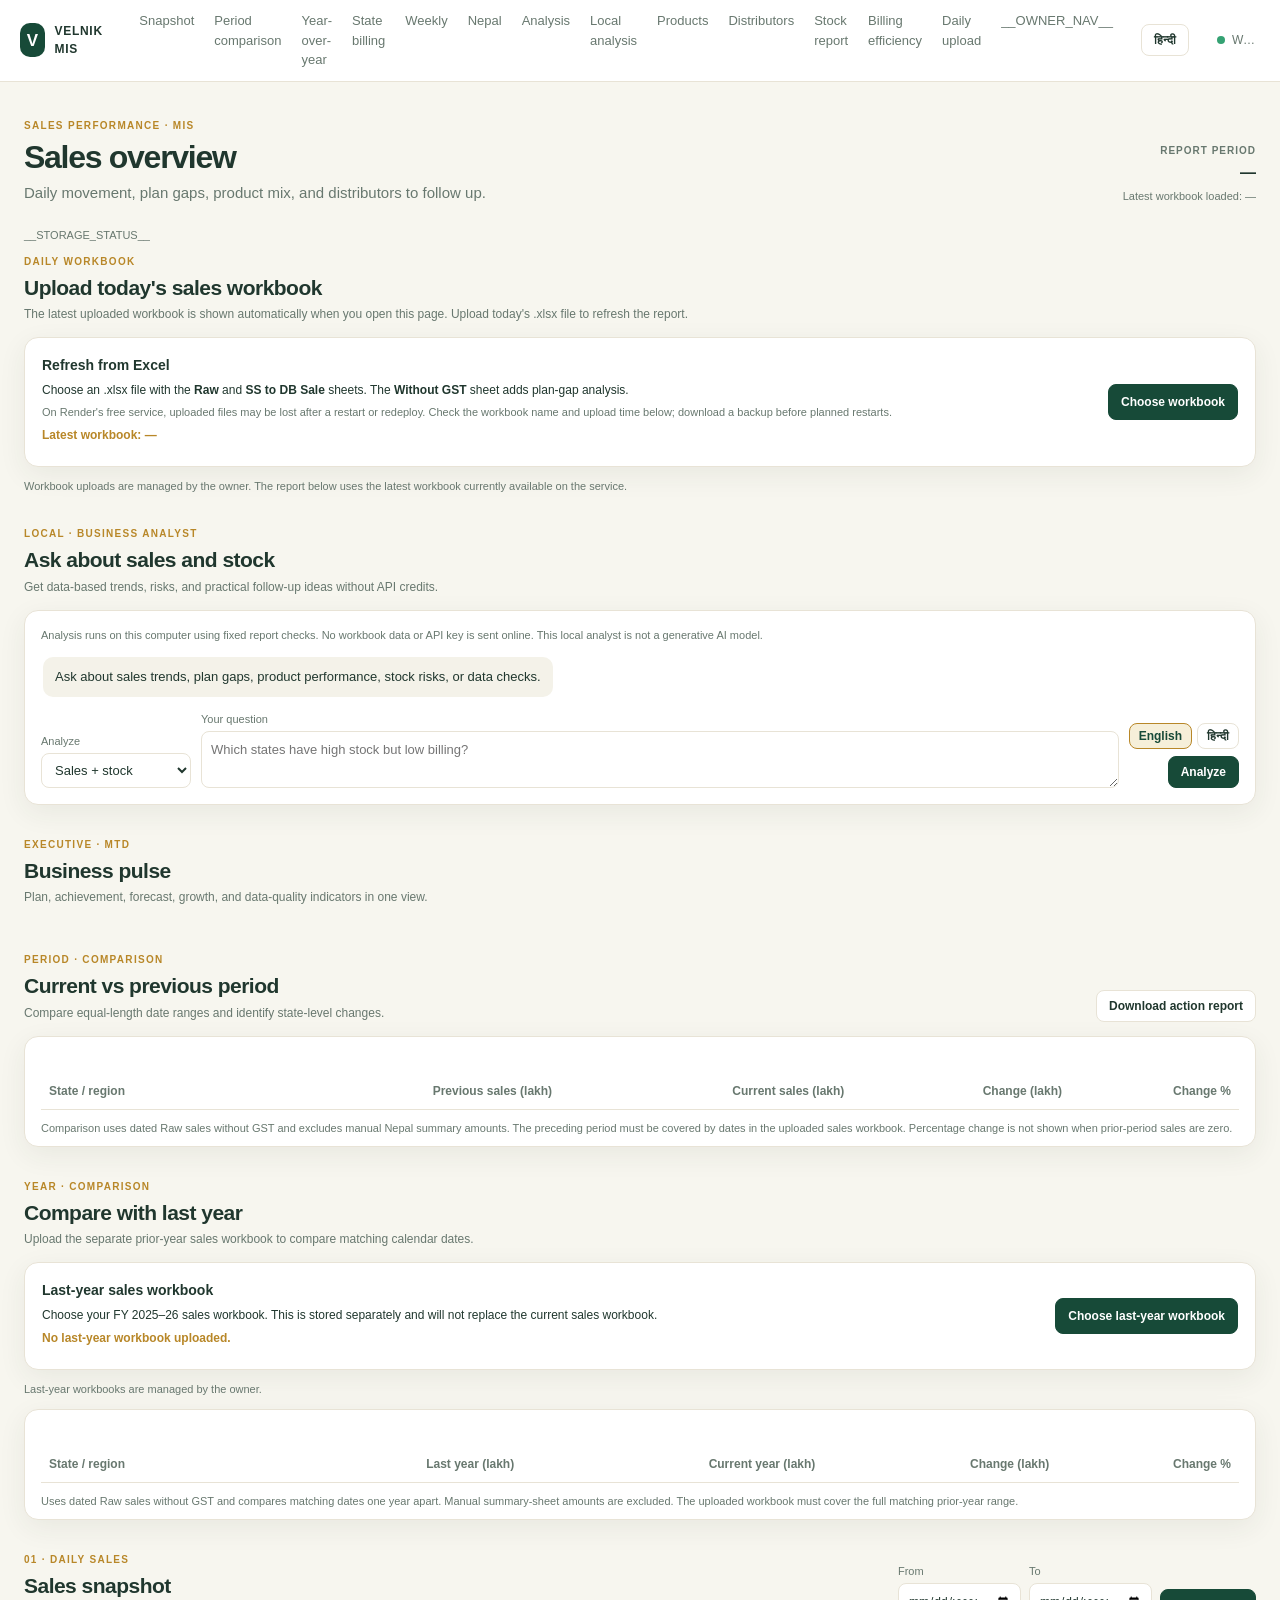
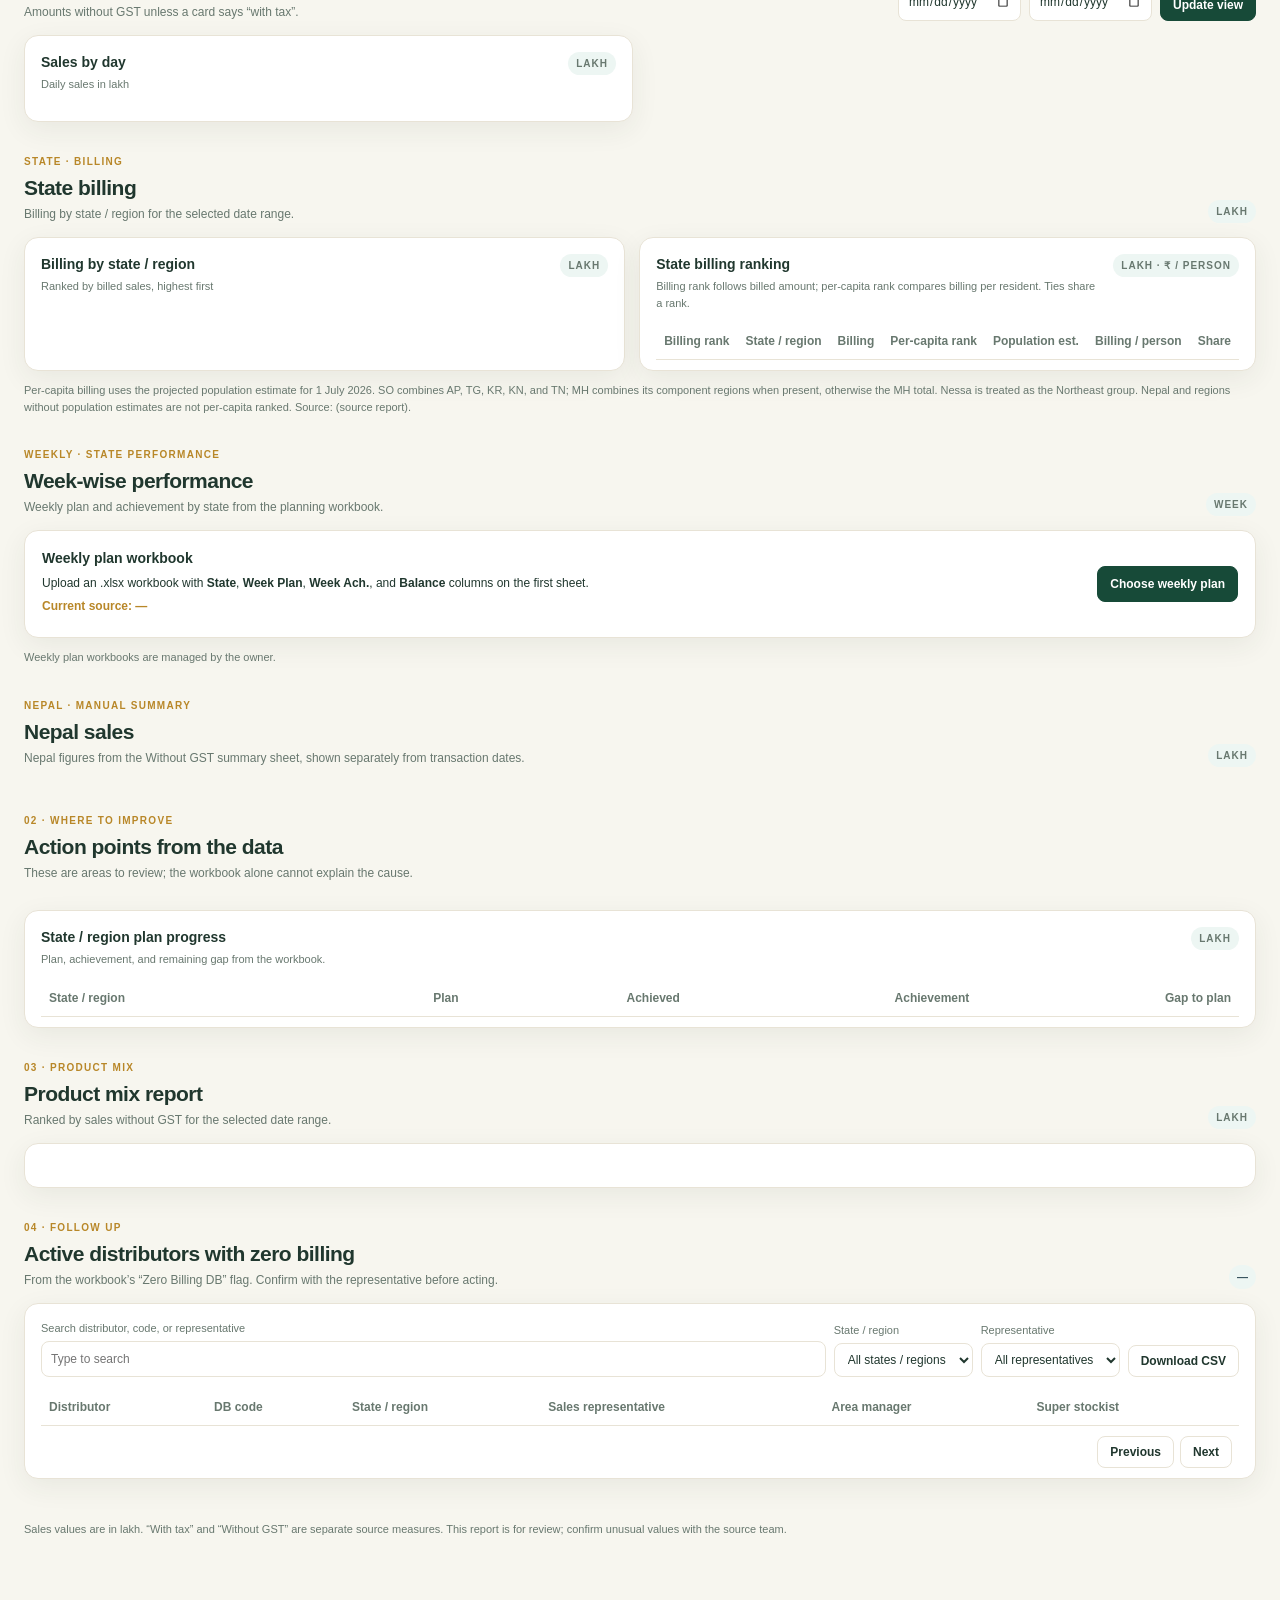
==== templates/index.html @ f2f7734f "Clean project and finalize AWS ECS deployment Remove duplicate and obsolete non-AWS files, simplify " ====
<!doctype html>
<html lang="en">
<head>
  <meta charset="utf-8">
  <meta name="viewport" content="width=device-width, initial-scale=1">
  <title>Velnik MIS | Sales Analysis</title>
  <link rel="stylesheet" href="/static/styles.css">
  <script id="report-data" type="application/json">__REPORT_DATA__</script>
  <script src="/static/csv-utils.js" defer></script>
  <script src="/static/report-analysis.js" defer></script>
  <script src="/static/app.js" defer></script>
  <script src="/static/ai-chat.js" defer></script>
  <script src="/static/language.js" defer></script>
</head>
<body data-owner="__OWNER_SESSION__">
  <header class="topbar">
    <a class="brand" href="#top"><span class="brand-mark">V</span><span>VELNIK MIS</span></a>
    <nav aria-label="Main navigation">
      <a href="#snapshot">Snapshot</a>
      <a href="#period-comparison">Period comparison</a>
      <a href="#year-comparison">Year-over-year</a>
      <a href="#state-billing">State billing</a>
      <a href="#weekly">Weekly</a>
      <a href="#nepal">Nepal</a>
      <a href="#improve">Analysis</a>
      <a href="#ai-analysis">Local analysis</a>
      <a href="#products">Products</a>
      <a href="#distributors">Distributors</a>
      <a href="/stock">Stock report</a>
      <a href="/billing-efficiency">Billing efficiency</a>
      <a href="#recurring">Daily upload</a>
      __OWNER_NAV__
    </nav>
    <button class="button language-toggle" id="pageLanguageToggle" type="button" aria-label="पेज की भाषा हिंदी में बदलें">हिन्दी</button>
    <div class="source-chip"><span class="live-dot" aria-hidden="true"></span><span id="sourceName">Workbook loaded</span></div>
  </header>

  <main class="page" id="top">
    <section class="hero">
      <div>
        <p class="kicker">SALES PERFORMANCE · MIS</p>
        <h1>Sales overview</h1>
        <p class="hero-copy">Daily movement, plan gaps, product mix, and distributors to follow up.</p>
      </div>
      <div class="as-of"><span>REPORT PERIOD</span><strong id="periodLabel">—</strong><small id="sourceLoadedAt">Latest workbook loaded: —</small></div>
    </section>
    <p class="muted small storage-status">__STORAGE_STATUS__</p>

    <section class="section" id="recurring">
      <div class="section-heading"><div><p class="kicker">DAILY WORKBOOK</p><h2>Upload today's sales workbook</h2><p class="muted">The latest uploaded workbook is shown automatically when you open this page. Upload today's .xlsx file to refresh the report.</p></div></div>
      <!--OWNER-ONLY--><article class="refresh-panel">
        <div><h3>Refresh from Excel</h3><p>Choose an .xlsx file with the <strong>Raw</strong> and <strong>SS to DB Sale</strong> sheets. The <strong>Without GST</strong> sheet adds plan-gap analysis.</p><p class="muted small">On Render's free service, uploaded files may be lost after a restart or redeploy. Check the workbook name and upload time below; download a backup before planned restarts.</p><p id="uploadStatus" class="upload-status" role="status">Latest workbook: —</p></div>
        <label class="button primary upload-button" for="workbookFile">Choose workbook<input id="workbookFile" type="file" accept=".xlsx" hidden></label>
      </article><!--/OWNER-ONLY-->
      <!--GUEST-ONLY--><p class="muted small">Workbook uploads are managed by the owner. The report below uses the latest workbook currently available on the service.</p><!--/GUEST-ONLY-->
      <div class="footnote" id="dateWarning"></div>
    </section>

    <section class="section" id="ai-analysis">
      <div class="section-heading">
        <div><p class="kicker">LOCAL · BUSINESS ANALYST</p><h2>Ask about sales and stock</h2><p class="muted">Get data-based trends, risks, and practical follow-up ideas without API credits.</p></div>
      </div>
      <article class="panel ai-chat">
        <p class="muted small">Analysis runs on this computer using fixed report checks. No workbook data or API key is sent online. This local analyst is not a generative AI model.</p>
        <div id="aiChatMessages" class="ai-chat-messages" aria-live="polite">
          <p class="ai-message assistant">Ask about sales trends, plan gaps, product performance, stock risks, or data checks.</p>
        </div>
        <form id="aiChatForm" class="ai-chat-form">
          <label>Analyze
            <select id="aiChatScope">
              <option value="both">Sales + stock</option>
              <option value="sales">Sales only</option>
              <option value="stock">Stock only</option>
            </select>
          </label>
          <label class="ai-question-label">Your question
            <textarea id="aiChatQuestion" rows="2" maxlength="1500" placeholder="Which states have high stock but low billing?" required></textarea>
          </label>
          <div class="ai-chat-actions">
            <div class="language-buttons" role="group" aria-label="Analysis language">
              <button class="button language-button selected" type="button" data-language="en" aria-pressed="true">English</button>
              <button class="button language-button" type="button" data-language="hi" aria-pressed="false">हिन्दी</button>
            </div>
            <button id="aiChatSubmit" class="button primary" type="submit">Analyze</button>
          </div>
        </form>
      </article>
    </section>

    <section class="section executive-section" aria-labelledby="executiveKpiTitle">
      <div class="section-heading"><div><p class="kicker">EXECUTIVE · MTD</p><h2 id="executiveKpiTitle">Business pulse</h2><p class="muted">Plan, achievement, forecast, growth, and data-quality indicators in one view.</p></div></div>
      <section class="stats" id="stats" aria-label="Executive key sales figures"></section>
    </section>

    <section class="section" id="period-comparison">
      <div class="section-heading">
        <div><p class="kicker">PERIOD · COMPARISON</p><h2>Current vs previous period</h2><p class="muted">Compare equal-length date ranges and identify state-level changes.</p></div>
        <button class="button" id="downloadActionReport" type="button">Download action report</button>
      </div>
      <article class="panel table-panel period-comparison-panel">
        <p id="comparisonStatus" class="muted small" aria-live="polite"></p>
        <div id="comparisonSummary" class="comparison-summary"></div>
        <div class="table-scroll">
          <table>
            <thead><tr><th>State / region</th><th class="num">Previous sales (lakh)</th><th class="num">Current sales (lakh)</th><th class="num">Change (lakh)</th><th class="num">Change %</th></tr></thead>
            <tbody id="comparisonRows"></tbody>
          </table>
        </div>
        <p class="muted small">Comparison uses dated Raw sales without GST and excludes manual Nepal summary amounts. The preceding period must be covered by dates in the uploaded sales workbook. Percentage change is not shown when prior-period sales are zero.</p>
      </article>
    </section>

    <section class="section" id="year-comparison">
      <div class="section-heading">
        <div><p class="kicker">YEAR · COMPARISON</p><h2>Compare with last year</h2><p class="muted">Upload the separate prior-year sales workbook to compare matching calendar dates.</p></div>
      </div>
      <!--OWNER-ONLY--><article class="refresh-panel">
        <div><h3>Last-year sales workbook</h3><p>Choose your FY 2025–26 sales workbook. This is stored separately and will not replace the current sales workbook.</p><p id="lastYearUploadStatus" class="upload-status" role="status">No last-year workbook uploaded.</p></div>
        <label class="button primary upload-button" for="lastYearWorkbookFile">Choose last-year workbook<input id="lastYearWorkbookFile" type="file" accept=".xlsx" hidden></label>
      </article><!--/OWNER-ONLY-->
      <!--GUEST-ONLY--><p class="muted small">Last-year workbooks are managed by the owner.</p><!--/GUEST-ONLY-->
      <article class="panel table-panel period-comparison-panel">
        <p id="yearComparisonStatus" class="muted small" aria-live="polite"></p>
        <div id="yearComparisonSummary" class="comparison-summary"></div>
        <div class="table-scroll">
          <table>
            <thead><tr><th>State / region</th><th class="num">Last year (lakh)</th><th class="num">Current year (lakh)</th><th class="num">Change (lakh)</th><th class="num">Change %</th></tr></thead>
            <tbody id="yearComparisonRows"></tbody>
          </table>
        </div>
        <p class="muted small">Uses dated Raw sales without GST and compares matching dates one year apart. Manual summary-sheet amounts are excluded. The uploaded workbook must cover the full matching prior-year range.</p>
      </article>
    </section>

    <section class="section" id="snapshot">
      <div class="section-heading">
        <div><p class="kicker">01 · DAILY SALES</p><h2>Sales snapshot</h2><p class="muted">Amounts without GST unless a card says “with tax”.</p></div>
        <div class="date-filters">
          <label>From <input type="date" id="dateFrom"></label>
          <label>To <input type="date" id="dateTo"></label>
          <button class="button primary" id="applyDates" type="button">Update view</button>
        </div>
      </div>
      <div class="grid two">
        <article class="panel">
          <div class="panel-heading"><div><h3>Sales by day</h3><p class="muted" id="dailyCaption">Daily sales in lakh</p></div><span class="unit">LAKH</span></div>
          <div id="dailyChart" role="img" aria-label="Daily sales chart"></div>
        </article>
      </div>
    </section>

    <section class="section" id="state-billing">
      <div class="section-heading"><div><p class="kicker">STATE · BILLING</p><h2>State billing</h2><p class="muted" id="stateBillingCaption">Billing by state / region for the selected date range.</p></div><span class="unit">LAKH</span></div>
      <div class="grid two">
        <article class="panel">
          <div class="panel-heading"><div><h3>Billing by state / region</h3><p class="muted">Ranked by billed sales, highest first</p></div><span class="unit">LAKH</span></div>
          <div id="stateBillingChart" class="bar-list" role="img" aria-label="Billing by state or region"></div>
        </article>
        <article class="panel table-panel">
          <div class="panel-heading"><div><h3>State billing ranking</h3><p class="muted">Billing rank follows billed amount; per-capita rank compares billing per resident. Ties share a rank.</p></div><span class="unit">LAKH · ₹ / PERSON</span></div>
          <div class="table-scroll">
            <table><thead><tr><th>Billing rank</th><th>State / region</th><th class="num">Billing</th><th class="num">Per-capita rank</th><th class="num">Population est.</th><th class="num">Billing / person</th><th class="num">Share</th></tr></thead><tbody id="stateBillingRows"></tbody></table>
          </div>
        </article>
      </div>
      <p class="muted small">Per-capita billing uses the projected population estimate for 1 July 2026. SO combines AP, TG, KR, KN, and TN; MH combines its component regions when present, otherwise the MH total. Nessa is treated as the Northeast group. Nepal and regions without population estimates are not per-capita ranked. Source: <span id="populationSourceLabel"></span> (<a id="populationSourceLink" target="_blank" rel="noopener noreferrer">source report</a>).</p>
    </section>

    <section class="section" id="weekly">
      <div class="section-heading">
        <div><p class="kicker">WEEKLY · STATE PERFORMANCE</p><h2>Week-wise performance</h2><p class="muted" id="weeklyCaption">Weekly plan and achievement by state from the planning workbook.</p></div>
        <span class="unit" id="weeklyPeriod">WEEK</span>
      </div>
      <!--OWNER-ONLY--><article class="refresh-panel weekly-upload-panel">
        <div><h3>Weekly plan workbook</h3><p>Upload an .xlsx workbook with <strong>State</strong>, <strong>Week Plan</strong>, <strong>Week Ach.</strong>, and <strong>Balance</strong> columns on the first sheet.</p><p id="weeklyUploadStatus" class="upload-status" role="status">Current source: —</p></div>
        <label class="button primary upload-button" for="weeklyWorkbookFile">Choose weekly plan<input id="weeklyWorkbookFile" type="file" accept=".xlsx" hidden></label>
      </article><!--/OWNER-ONLY-->
      <!--GUEST-ONLY--><p class="muted small">Weekly plan workbooks are managed by the owner.</p><!--/GUEST-ONLY-->
      <div id="weeklyEmpty" class="panel" hidden>No weekly plan is loaded.</div>
      <div id="weeklyContent" hidden>
        <div id="weeklyWarnings" class="quality-notes" aria-live="polite"></div>
        <div id="weeklyStats" class="stats"></div>
        <div id="weeklyInsights" class="insight-grid"></div>
        <article class="panel table-panel">
          <div class="panel-heading"><div><h3>Weekly performance by state / region</h3><p class="muted">Values are taken from the weekly planning workbook.</p></div><span class="unit">LAKH</span></div>
          <div class="table-scroll">
            <table><thead><tr><th>State / region</th><th class="num">Week plan</th><th class="num">Week achievement</th><th class="num">Achievement</th><th class="num">Balance</th></tr></thead><tbody id="weeklyRows"></tbody></table>
          </div>
        </article>
      </div>
    </section>

    <section class="section" id="nepal">
      <div class="section-heading"><div><p class="kicker">NEPAL · MANUAL SUMMARY</p><h2>Nepal sales</h2><p class="muted">Nepal figures from the Without GST summary sheet, shown separately from transaction dates.</p></div><span class="unit">LAKH</span></div>
      <div id="nepalPanel" class="nepal-grid"></div>
    </section>

    <section class="section" id="improve">
      <div class="section-heading"><div><p class="kicker">02 · WHERE TO IMPROVE</p><h2>Action points from the data</h2><p class="muted">These are areas to review; the workbook alone cannot explain the cause.</p></div></div>
      <div id="insights" class="insight-grid"></div>
      <article class="panel table-panel">
        <div class="panel-heading"><div><h3>State / region plan progress</h3><p class="muted" id="planCaption">Plan, achievement, and remaining gap from the workbook.</p></div><span class="unit">LAKH</span></div>
        <div class="table-scroll">
          <table><thead><tr><th>State / region</th><th class="num">Plan</th><th class="num">Achieved</th><th class="num">Achievement</th><th class="num">Gap to plan</th></tr></thead><tbody id="planRows"></tbody></table>
        </div>
      </article>
      <div id="qualityNotes" class="quality-notes" aria-live="polite"></div>
    </section>

    <section class="section" id="products">
      <div class="section-heading"><div><p class="kicker">03 · PRODUCT MIX</p><h2>Product mix report</h2><p class="muted">Ranked by sales without GST for the selected date range.</p></div><span class="unit">LAKH</span></div>
      <article class="panel"><div id="productBars" class="bar-list" role="img" aria-label="Product sales chart"></div><p class="muted small" id="productCaption"></p></article>
    </section>

    <section class="section" id="distributors">
      <div class="section-heading"><div><p class="kicker">04 · FOLLOW UP</p><h2>Active distributors with zero billing</h2><p class="muted">From the workbook’s “Zero Billing DB” flag. Confirm with the representative before acting.</p></div><span class="status-pill" id="followCount">—</span></div>
      <article class="panel table-panel">
        <div class="table-tools">
          <label class="search-label">Search distributor, code, or representative<input id="followSearch" type="search" placeholder="Type to search"></label>
          <label>State / region<select id="stateFilter"><option value="">All states / regions</option></select></label>
          <label>Representative<select id="repFilter"><option value="">All representatives</option></select></label>
          <button class="button" id="downloadCsv" type="button">Download CSV</button>
        </div>
        <div class="table-scroll">
          <table><thead><tr><th>Distributor</th><th>DB code</th><th>State / region</th><th>Sales representative</th><th>Area manager</th><th>Super stockist</th></tr></thead><tbody id="followRows"></tbody></table>
        </div>
        <div class="table-footer"><span id="pageSummary" aria-live="polite"></span><div class="pagination"><button class="button" id="prevPage" type="button">Previous</button><button class="button" id="nextPage" type="button">Next</button></div></div>
      </article>
    </section>

    <footer>Sales values are in lakh. “With tax” and “Without GST” are separate source measures. This report is for review; confirm unusual values with the source team.</footer>
  </main>
</body>
</html>
---- static/styles.css ----
:root {
  --ink: #20372e; --muted: #68786f; --line: #e8e3d6; --paper: #f7f6ef;
  --navy: #174a38; --teal: #b88728; --amber: #8a5a12; --shadow: 0 8px 28px #243b2f12;
}
* { box-sizing: border-box; }
html { scroll-behavior: smooth; }
body { margin: 0; background: var(--paper); color: var(--ink); font: 15px/1.5 "Segoe UI", Arial, sans-serif; }
a { color: inherit; text-decoration: none; }
.topbar { position: sticky; top: 0; z-index: 3; display: flex; align-items: center; gap: 28px; padding: 11px max(20px, calc((100vw - 1320px)/2)); background: #fff; border-bottom: 1px solid var(--line); }
.brand { display: flex; align-items: center; gap: 9px; font-size: 12px; font-weight: 800; letter-spacing: .06em; }
.brand-mark { display: grid; place-items: center; width: 34px; height: 34px; border-radius: 10px; background: var(--navy); color: #fff; font-size: 17px; }
.topbar nav { display: flex; flex: 1; gap: 20px; color: var(--muted); font-size: 13px; }
.topbar nav a:hover { color: var(--navy); }
.language-toggle { flex-shrink: 0; }
.source-chip { max-width: 240px; overflow: hidden; color: var(--muted); font-size: 12px; text-overflow: ellipsis; white-space: nowrap; }
.live-dot { display: inline-block; width: 8px; height: 8px; margin-right: 7px; border-radius: 50%; background: #35a273; }
.page { max-width: 1320px; margin: auto; padding: 28px 24px 55px; }
.hero { display: flex; align-items: flex-end; justify-content: space-between; gap: 22px; margin: 8px 0 22px; }
.kicker { margin: 0 0 6px; color: var(--teal); font-size: 10px; font-weight: 800; letter-spacing: .13em; }
.hero h1 { margin: 0; font-size: 32px; line-height: 1.15; letter-spacing: -.04em; }
.hero-copy, .muted { color: var(--muted); }
.hero-copy { margin: 7px 0 0; }
.as-of { display: grid; gap: 3px; text-align: right; }
.as-of span, .unit { color: var(--muted); font-size: 10px; font-weight: 750; letter-spacing: .1em; }
.as-of strong { font-size: 16px; }
.as-of small { color: var(--muted); font-size: 11px; }
.stats { display: grid; grid-template-columns: repeat(4, minmax(0,1fr)); gap: 12px; margin: 0 0 30px; }
#billingStats { grid-template-columns: repeat(5, minmax(0,1fr)); }
.stat, .panel, .refresh-panel { border: 1px solid var(--line); border-radius: 14px; background: #fff; box-shadow: var(--shadow); }
.stat { display: grid; gap: 4px; padding: 15px 16px; }
.stat.kpi-positive { border-top: 3px solid #1d7a6b; }
.stat.kpi-warning { border-top: 3px solid #d69b2d; }
.stat.kpi-negative { border-top: 3px solid #c84b4b; }
.stat.kpi-neutral { border-top: 3px solid #8c98a8; }
.stat-label, .stat-note { color: var(--muted); font-size: 11px; }
.stat-value { font-size: 22px; font-weight: 760; letter-spacing: -.04em; }
.executive-section { padding-bottom: 0; }
.section { margin: 0 0 32px; scroll-margin-top: 72px; }
.section-heading { display: flex; align-items: flex-end; justify-content: space-between; gap: 18px; margin-bottom: 14px; }
.section-heading h2 { margin: 0; font-size: 21px; line-height: 1.2; letter-spacing: -.025em; }
.section-heading .muted { margin: 5px 0 0; font-size: 12px; }
.grid { display: grid; gap: 14px; }
.grid.two { grid-template-columns: 1fr 1fr; }
.nepal-grid { display: grid; grid-template-columns: 1.5fr 1fr; gap: 14px; }
.nepal-metrics { display: grid; grid-template-columns: repeat(3,minmax(0,1fr)); gap: 10px; }
.nepal-metric { display: grid; align-content: start; gap: 5px; border-radius: 10px; background: #f6f2e6; padding: 12px; }
.nepal-metric span { color: var(--muted); font-size: 11px; }
.nepal-metric strong { font-size: 19px; }
.nepal-metric small { color: var(--muted); font-size: 10px; }
.nepal-note { margin: 13px 0 0; border-top: 1px solid var(--line); padding-top: 10px; color: var(--muted); font-size: 11px; }
.nepal-products h3 { margin: 0; font-size: 14px; }
.nepal-products > .muted { margin: 4px 0 10px; }
.nepal-product { display: flex; justify-content: space-between; gap: 12px; border-top: 1px solid #edf1f3; padding: 8px 0; font-size: 12px; }
.nepal-product strong { white-space: nowrap; }
.nepal-form h3 { margin: 0; font-size: 15px; }
.nepal-form h4 { margin: 16px 0 8px; font-size: 12px; }
.nepal-form > .muted { margin: 5px 0 12px; }
.nepal-input-grid { display: grid; grid-template-columns: repeat(3,minmax(0,1fr)); gap: 10px; }
.nepal-input-grid label { display: grid; gap: 5px; color: var(--muted); font-size: 11px; }
.nepal-input-grid input { width: 100%; border: 1px solid var(--line); border-radius: 8px; padding: 8px 9px; color: var(--ink); font: inherit; font-size: 13px; }
.nepal-form-footer { display: flex; align-items: center; gap: 12px; margin-top: 10px; }
#nepalSaveStatus { color: #a23e39; font-size: 12px; }
.manual-tag { border-radius: 99px; background: #fff1d8; padding: 2px 6px; color: #83530e; font-size: 9px; text-transform: uppercase; }
.panel { padding: 16px; }
.panel-heading { display: flex; align-items: flex-start; justify-content: space-between; gap: 10px; margin-bottom: 12px; }
.panel-heading h3, .refresh-panel h3 { margin: 0; font-size: 14px; }
.panel-heading .muted { margin: 3px 0 0; font-size: 11px; }
.chart-grid { stroke: #e9eff1; stroke-width: 1; }
.daily-svg { display: block; width: 100%; height: auto; }
.axis-label { fill: #687c86; font-size: 10px; }
.sales-bar { fill: #d8b45c; }
.sales-bar.latest { fill: var(--navy); }
.bar-value { fill: #294652; font-size: 9px; }
.bar-list { display: grid; gap: 10px; }
.mix-row { display: grid; grid-template-columns: minmax(90px,150px) 1fr minmax(90px,110px); align-items: center; gap: 10px; font-size: 12px; }
.mix-name { overflow: hidden; text-overflow: ellipsis; white-space: nowrap; }
.mix-track { height: 9px; overflow: hidden; border-radius: 99px; background: #edf2f3; }
.mix-track span { display: block; height: 100%; border-radius: inherit; background: linear-gradient(90deg,#174a38,#c99a3c); }
.mix-value { text-align: right; font-variant-numeric: tabular-nums; }
.mix-value small { color: var(--muted); font-weight: 400; }
.insight-grid { display: grid; grid-template-columns: repeat(3,1fr); gap: 11px; margin-bottom: 14px; }
.insight { border: 1px solid var(--line); border-left: 4px solid var(--teal); border-radius: 12px; background: #fff; padding: 13px; }
.insight-label { display: block; margin-top: 4px; color: var(--muted); font-size: 10px; }
.insight h3 { margin: 3px 0; font-size: 16px; }
.insight strong { font-size: 13px; }
.insight p { margin: 5px 0; color: var(--muted); font-size: 12px; }
.insight-index { float: right; color: #9aadb5; font-weight: 800; }
.next-step { display: grid; gap: 2px; margin-top: 8px; border-top: 1px solid var(--line); padding-top: 7px; font-size: 11px; }
.next-step b { color: var(--teal); }
.table-panel { padding-bottom: 10px; }
.table-scroll { width: 100%; overflow: auto; }
table { width: 100%; border-collapse: collapse; white-space: nowrap; font-size: 12px; }
th { border-bottom: 1px solid var(--line); padding: 9px 8px; color: var(--muted); font-weight: 650; text-align: left; }
td { border-bottom: 1px solid #edf1f3; padding: 9px 8px; }
tbody tr:hover { background: #f7fafb; }
.num { text-align: right; font-variant-numeric: tabular-nums; }
.achievement, .status-pill, .unit { border-radius: 99px; background: #edf6f3; padding: 4px 8px; white-space: nowrap; }
.status-pill { color: #34515c; font-size: 11px; font-weight: 700; }
.gap { color: #8e560d; font-weight: 700; }
.date-filters, .table-tools { display: flex; align-items: end; gap: 8px; flex-wrap: wrap; }
.date-filters label, .table-tools label { display: grid; gap: 4px; color: var(--muted); font-size: 11px; }
.date-filters input, .table-tools input, .table-tools select { border: 1px solid var(--line); border-radius: 8px; background: #fff; padding: 8px 9px; color: var(--ink); font: inherit; font-size: 12px; }
.button { border: 1px solid var(--line); border-radius: 8px; background: #fff; padding: 8px 12px; color: var(--ink); font-size: 12px; font-weight: 700; cursor: pointer; }
.button.primary { border-color: var(--navy); background: var(--navy); color: #fff; }
.button:disabled { opacity: .4; cursor: default; }
.button:hover { filter: brightness(.97); }
.table-tools { margin-bottom: 12px; }
.table-tools .search-label { min-width: 220px; flex: 1; }
.table-footer { display: flex; align-items: center; justify-content: space-between; padding: 10px 7px 0; color: var(--muted); font-size: 11px; }
.pagination { display: flex; gap: 6px; }
.quality-notes { margin-top: 12px; border: 1px solid #f0dfbd; border-radius: 10px; background: #fff8e9; padding: 10px 13px; color: var(--amber); font-size: 12px; }
.quality-notes:empty { display: none; }
.quality-notes h3 { margin: 0 0 5px; font-size: 12px; }
.quality-notes ul { margin: 0; padding-left: 18px; }
.quality-notes li { margin: 3px 0; }
.refresh-panel { display: flex; align-items: center; justify-content: space-between; gap: 18px; padding: 17px; }
.refresh-panel p { margin: 5px 0; font-size: 12px; }
.small { font-size: 11px !important; }
.upload-button { white-space: nowrap; }
.upload-status { color: var(--teal); font-weight: 650; }
.upload-status.error { color: #b14444; }
.footnote, footer { color: var(--muted); font-size: 11px; }
.footnote { margin-top: 10px; }
footer { padding: 10px 0; }
.empty { padding: 18px; color: var(--muted); text-align: center; }
.strong { font-weight: 650; }
.code { font-variant-numeric: tabular-nums; }
.stock-table-panel { margin-top: 14px; }
.stock-empty { margin: 14px 0 28px; }
.stock-empty h2 { margin: 0; font-size: 18px; }
.stock-empty p { margin-bottom: 0; }
.negative-stock { color: #b14444; }
.ai-chat { display: grid; gap: 10px; }
.ai-chat > p { margin: 0; }
.ai-chat-messages { display: grid; gap: 8px; max-height: 360px; overflow: auto; padding: 4px 2px; }
.ai-message { max-width: 88%; margin: 0; border-radius: 10px; padding: 10px 12px; font-size: 13px; white-space: pre-wrap; }
.ai-message.assistant { justify-self: start; background: #f4f2e9; }
.ai-message.user { justify-self: end; background: #f4ecd8; }
.ai-message.error { color: #a33f3f; background: #fff2f0; }
.ai-chat-form { display: grid; grid-template-columns: 150px 1fr auto; align-items: end; gap: 10px; }
.ai-chat-form label { display: grid; gap: 4px; color: var(--muted); font-size: 11px; }
.ai-chat-form select, .ai-chat-form textarea { width: 100%; border: 1px solid var(--line); border-radius: 8px; background: #fff; padding: 8px 9px; color: var(--ink); font: inherit; font-size: 13px; }
.ai-chat-form textarea { resize: vertical; }
.ai-chat-actions { display: grid; justify-items: end; gap: 7px; }
.language-buttons { display: flex; gap: 5px; }
.language-button { padding: 5px 9px; }
.language-button.selected { border-color: var(--teal); background: #f6efd9; color: var(--navy); }
.period-comparison-panel { display: grid; gap: 10px; }
.period-comparison-panel > p { margin: 0; }
.comparison-summary { display: grid; grid-template-columns: repeat(4,minmax(0,1fr)); gap: 10px; }
@media (max-width:950px) { .stats, #billingStats { grid-template-columns: repeat(2,minmax(0,1fr)); } .topbar { gap: 16px; } .topbar nav { gap: 12px; } .insight-grid { grid-template-columns: repeat(2,1fr); } .nepal-grid { grid-template-columns: 1fr; } }
@media (max-width:680px) { .topbar { position: static; flex-wrap: wrap; padding: 12px 16px; } .topbar nav { order: 3; width: 100%; flex-basis: 100%; overflow: auto; padding-bottom: 3px; } .source-chip { margin-left: auto; } .page { padding: 19px 14px 40px; } .hero { align-items: flex-start; flex-direction: column; } .as-of { text-align: left; } .hero h1 { font-size: 27px; } .section-heading { align-items: flex-start; flex-direction: column; } .grid.two { grid-template-columns: 1fr; } .insight-grid { grid-template-columns: 1fr; } .mix-row { grid-template-columns: 90px 1fr 85px; gap: 7px; } .nepal-metrics { grid-template-columns: 1fr; } .nepal-input-grid { grid-template-columns: 1fr; } .refresh-panel { align-items: flex-start; flex-direction: column; } .date-filters { width: 100%; } .date-filters label { flex: 1; } .date-filters input { width: 100%; } .ai-chat-form { grid-template-columns: 1fr; } .ai-chat-actions { justify-items: start; } .ai-message { max-width: 100%; } .comparison-summary { grid-template-columns: repeat(2,minmax(0,1fr)); } }
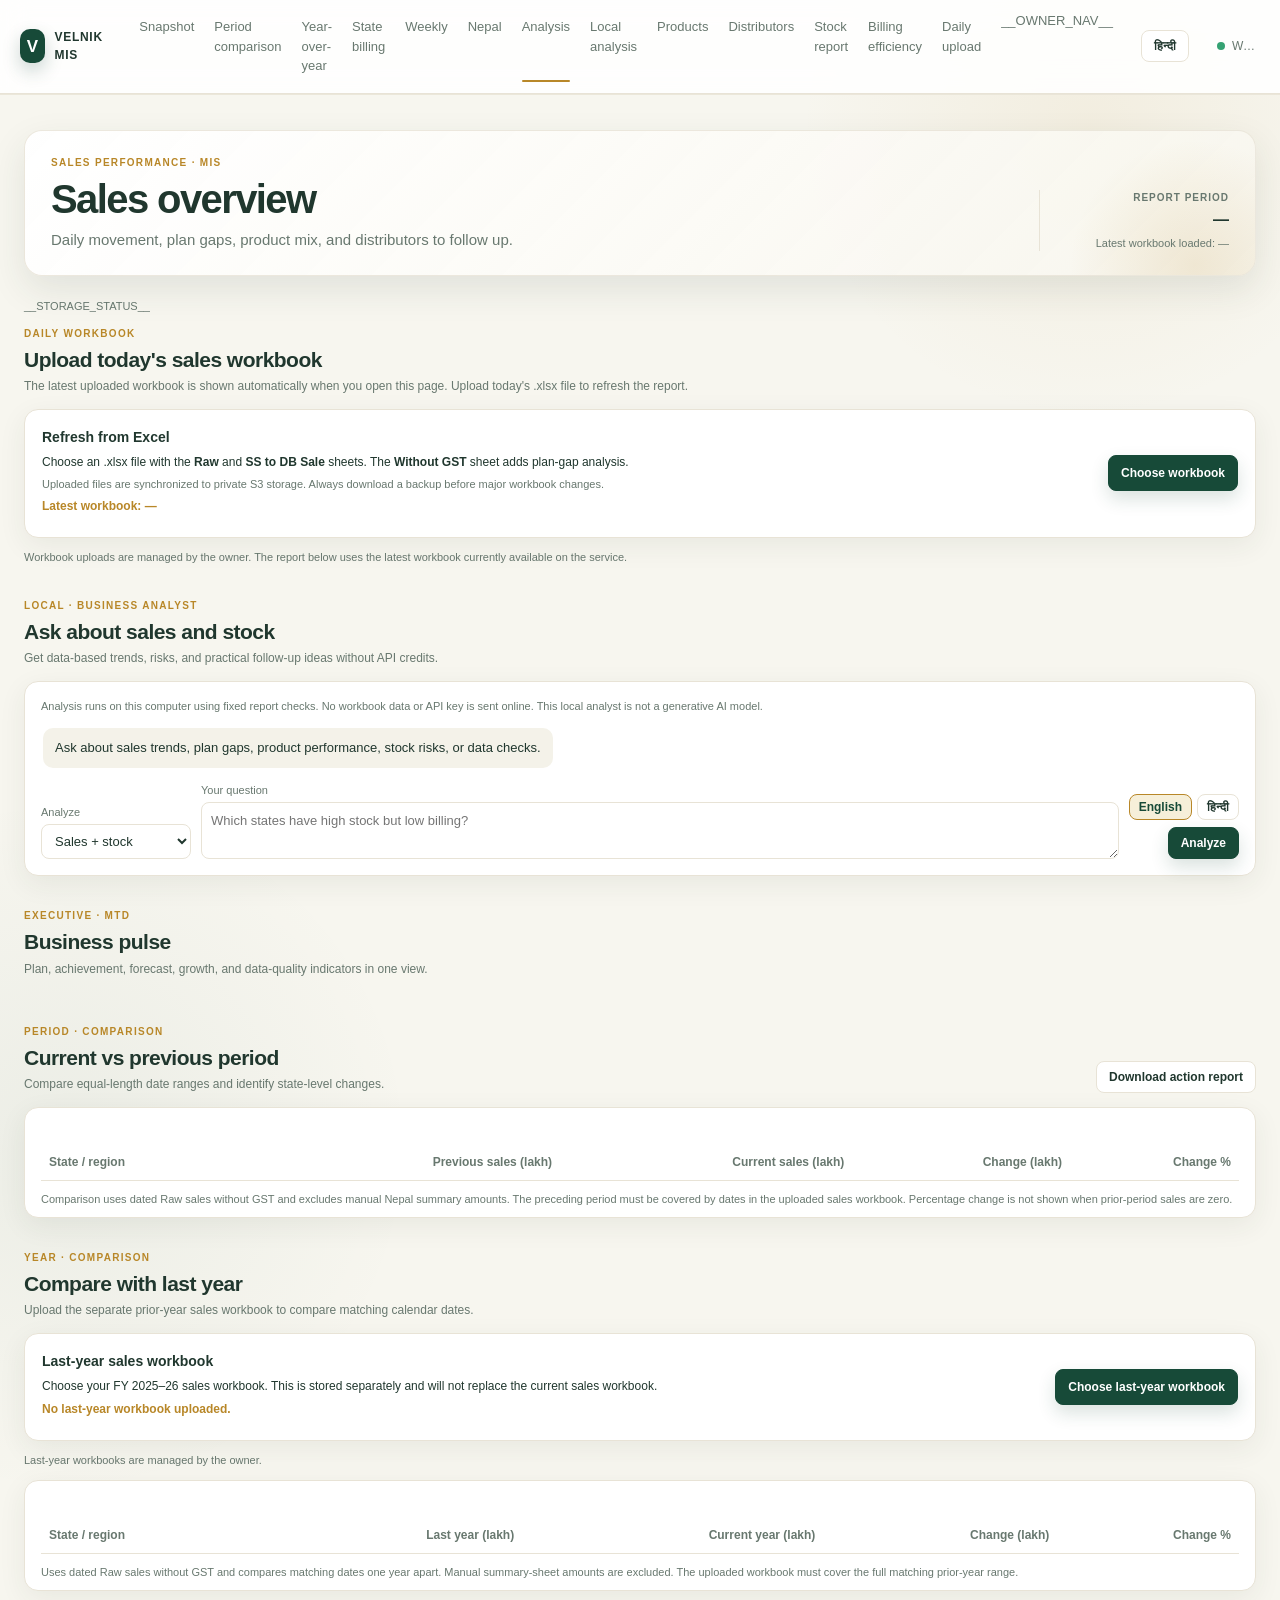
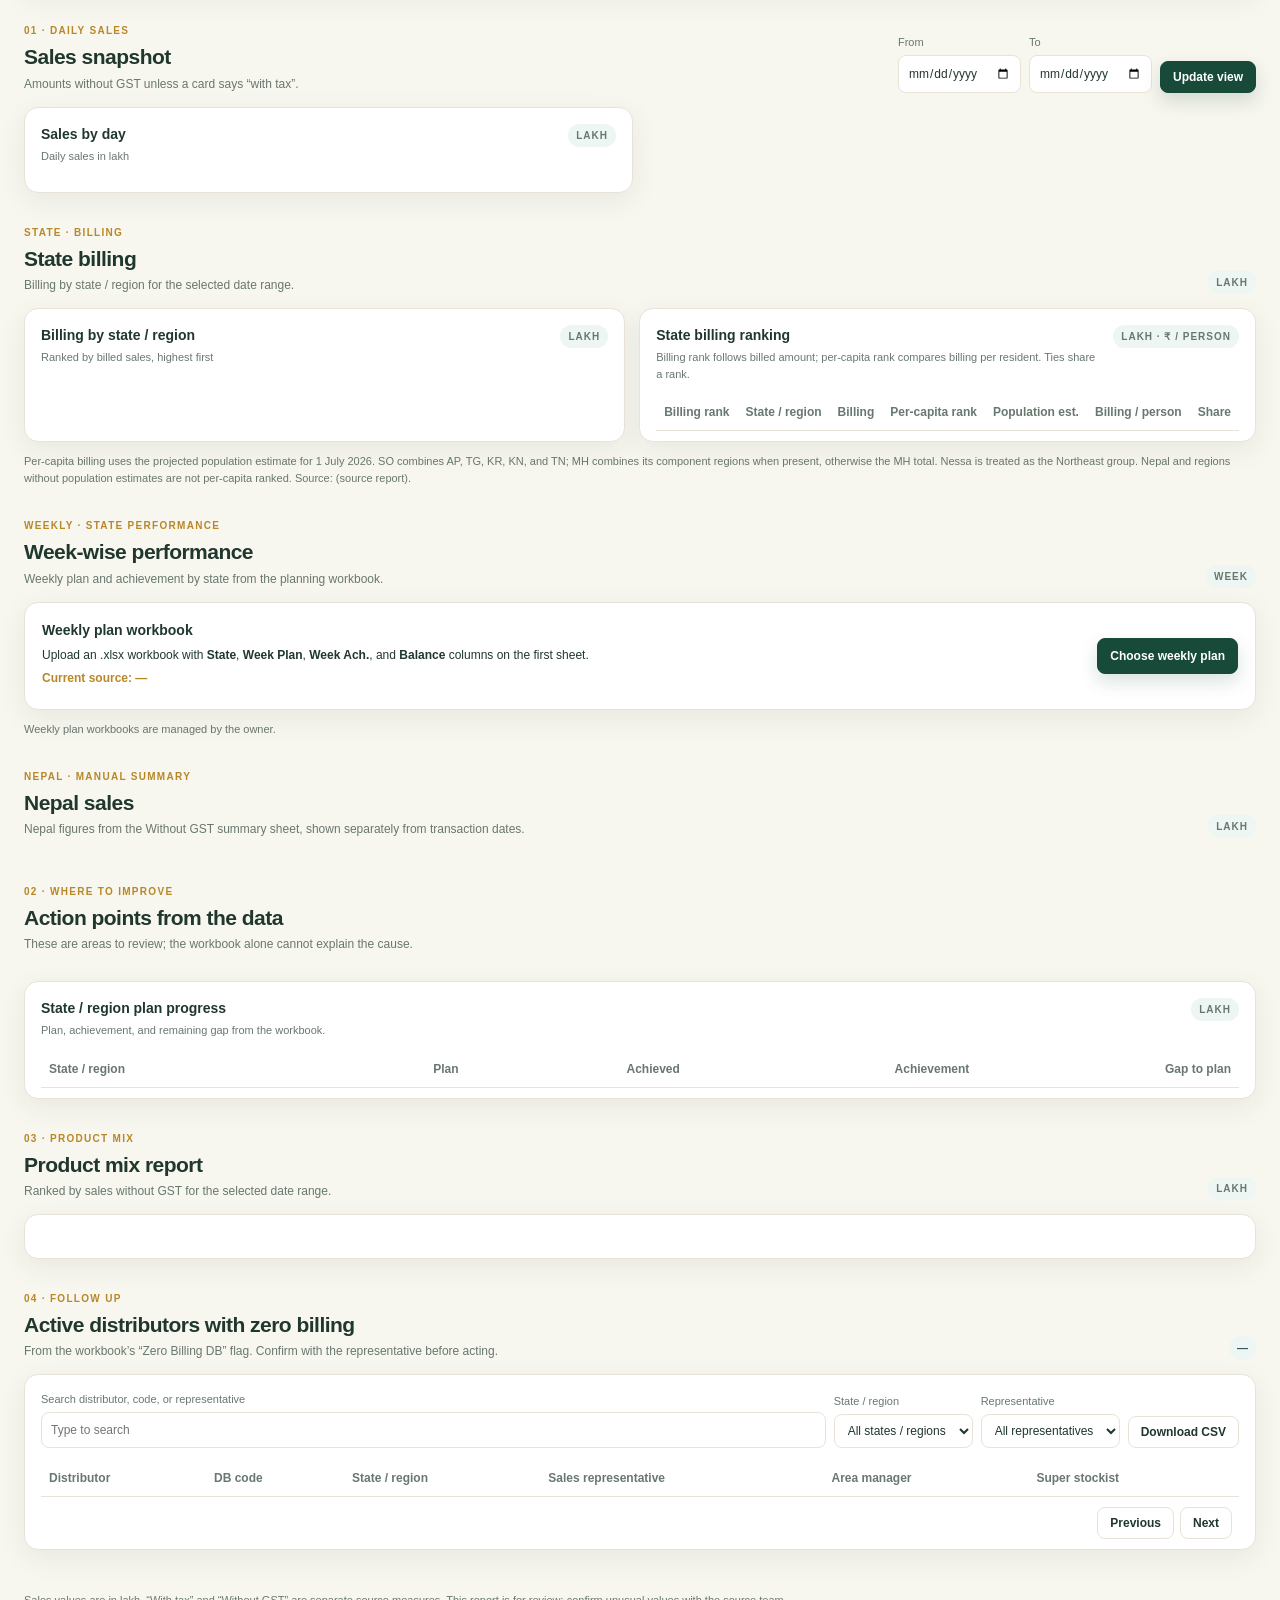
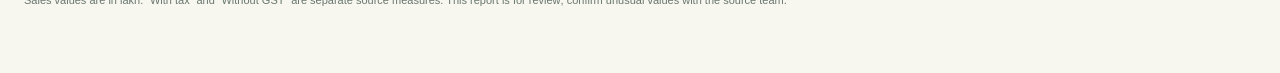
==== commit 93b6d256: "Add premium animated dashboard design Add balanced scroll reveals, card and navigation motion, live " ====
--- a/templates/index.html
+++ b/templates/index.html
@@ -11,6 +11,7 @@
   <script src="/static/app.js" defer></script>
   <script src="/static/ai-chat.js" defer></script>
   <script src="/static/language.js" defer></script>
+  <script src="/static/ui-enhancements.js" defer></script>
 </head>
 <body data-owner="__OWNER_SESSION__">
   <header class="topbar">
@@ -49,7 +50,7 @@
     <section class="section" id="recurring">
       <div class="section-heading"><div><p class="kicker">DAILY WORKBOOK</p><h2>Upload today's sales workbook</h2><p class="muted">The latest uploaded workbook is shown automatically when you open this page. Upload today's .xlsx file to refresh the report.</p></div></div>
       <!--OWNER-ONLY--><article class="refresh-panel">
-        <div><h3>Refresh from Excel</h3><p>Choose an .xlsx file with the <strong>Raw</strong> and <strong>SS to DB Sale</strong> sheets. The <strong>Without GST</strong> sheet adds plan-gap analysis.</p><p class="muted small">On Render's free service, uploaded files may be lost after a restart or redeploy. Check the workbook name and upload time below; download a backup before planned restarts.</p><p id="uploadStatus" class="upload-status" role="status">Latest workbook: —</p></div>
+        <div><h3>Refresh from Excel</h3><p>Choose an .xlsx file with the <strong>Raw</strong> and <strong>SS to DB Sale</strong> sheets. The <strong>Without GST</strong> sheet adds plan-gap analysis.</p><p class="muted small">Uploaded files are synchronized to private S3 storage. Always download a backup before major workbook changes.</p><p id="uploadStatus" class="upload-status" role="status">Latest workbook: —</p></div>
         <label class="button primary upload-button" for="workbookFile">Choose workbook<input id="workbookFile" type="file" accept=".xlsx" hidden></label>
       </article><!--/OWNER-ONLY-->
       <!--GUEST-ONLY--><p class="muted small">Workbook uploads are managed by the owner. The report below uses the latest workbook currently available on the service.</p><!--/GUEST-ONLY-->
--- a/static/styles.css
+++ b/static/styles.css
@@ -150,3 +150,47 @@
 .comparison-summary { display: grid; grid-template-columns: repeat(4,minmax(0,1fr)); gap: 10px; }
 @media (max-width:950px) { .stats, #billingStats { grid-template-columns: repeat(2,minmax(0,1fr)); } .topbar { gap: 16px; } .topbar nav { gap: 12px; } .insight-grid { grid-template-columns: repeat(2,1fr); } .nepal-grid { grid-template-columns: 1fr; } }
 @media (max-width:680px) { .topbar { position: static; flex-wrap: wrap; padding: 12px 16px; } .topbar nav { order: 3; width: 100%; flex-basis: 100%; overflow: auto; padding-bottom: 3px; } .source-chip { margin-left: auto; } .page { padding: 19px 14px 40px; } .hero { align-items: flex-start; flex-direction: column; } .as-of { text-align: left; } .hero h1 { font-size: 27px; } .section-heading { align-items: flex-start; flex-direction: column; } .grid.two { grid-template-columns: 1fr; } .insight-grid { grid-template-columns: 1fr; } .mix-row { grid-template-columns: 90px 1fr 85px; gap: 7px; } .nepal-metrics { grid-template-columns: 1fr; } .nepal-input-grid { grid-template-columns: 1fr; } .refresh-panel { align-items: flex-start; flex-direction: column; } .date-filters { width: 100%; } .date-filters label { flex: 1; } .date-filters input { width: 100%; } .ai-chat-form { grid-template-columns: 1fr; } .ai-chat-actions { justify-items: start; } .ai-message { max-width: 100%; } .comparison-summary { grid-template-columns: repeat(2,minmax(0,1fr)); } }
+
+/* Premium dashboard polish */
+:root { --shadow-soft: 0 14px 36px rgba(36,59,47,.10); --shadow-lift: 0 18px 42px rgba(36,59,47,.14); }
+body { background: radial-gradient(circle at 85% 4%, rgba(184,135,40,.08), transparent 18rem), radial-gradient(circle at 5% 35%, rgba(23,74,56,.05), transparent 22rem), var(--paper); }
+.topbar { backdrop-filter: blur(14px); background: rgba(255,255,255,.88); box-shadow: 0 1px 0 rgba(232,227,214,.82); }
+.brand-mark { box-shadow: 0 8px 18px rgba(23,74,56,.22); transition: transform .25s ease, box-shadow .25s ease; }
+.brand:hover .brand-mark { transform: rotate(-5deg) scale(1.05); box-shadow: 0 10px 22px rgba(23,74,56,.28); }
+.topbar nav a { position: relative; padding: 6px 0; transition: color .2s ease; }
+.topbar nav a::after { content: ''; position: absolute; right: 0; bottom: 0; left: 0; height: 2px; border-radius: 99px; background: var(--teal); transform: scaleX(0); transition: transform .2s ease; }
+.topbar nav a:hover::after, .topbar nav a.active::after { transform: scaleX(1); }
+.hero { position: relative; overflow: hidden; min-height: 118px; border: 1px solid rgba(232,227,214,.8); border-radius: 18px; padding: 24px 26px; background: linear-gradient(135deg, rgba(255,255,255,.96), rgba(248,246,238,.88)); box-shadow: var(--shadow-soft); }
+.hero::after { content: ''; position: absolute; right: -70px; bottom: -120px; width: 260px; height: 260px; border-radius: 50%; background: radial-gradient(circle, rgba(184,135,40,.14), rgba(184,135,40,0) 68%); pointer-events: none; }
+.hero h1 { font-size: clamp(28px,4vw,40px); }
+.as-of { position: relative; z-index: 1; min-width: 190px; border-left: 1px solid var(--line); padding-left: 18px; }
+.stat, .panel, .refresh-panel, .insight { transition: transform .25s ease, box-shadow .25s ease, border-color .25s ease; }
+.stat:hover, .panel:hover, .refresh-panel:hover, .insight:hover { transform: translateY(-3px); border-color: rgba(184,135,40,.38); box-shadow: var(--shadow-lift); }
+.stat { position: relative; overflow: hidden; }
+.stat::after { content: ''; position: absolute; top: -30px; right: -30px; width: 70px; height: 70px; border-radius: 50%; background: rgba(184,135,40,.06); }
+.stat-value { background: linear-gradient(135deg, var(--ink), var(--navy)); background-clip: text; -webkit-background-clip: text; color: transparent; }
+.button, .upload-button { transition: transform .18s ease, box-shadow .18s ease, filter .18s ease, border-color .18s ease; }
+.button:not(:disabled):hover, .upload-button:hover { transform: translateY(-1px); box-shadow: 0 8px 18px rgba(23,74,56,.12); }
+.button.primary { box-shadow: 0 8px 18px rgba(23,74,56,.16); }
+.button:active { transform: translateY(0) scale(.98); }
+input:focus, select:focus, textarea:focus { outline: none; border-color: var(--teal) !important; box-shadow: 0 0 0 3px rgba(184,135,40,.12); }
+.live-dot { box-shadow: 0 0 0 0 rgba(53,162,115,.45); animation: livePulse 2.4s infinite; }
+.mix-track span { transform-origin: left; animation: growBar 1s cubic-bezier(.2,.75,.25,1) both; }
+tbody tr { transition: background .18s ease, transform .18s ease; }
+tbody tr:hover { box-shadow: inset 3px 0 var(--teal); }
+.ai-message { animation: messageIn .35s ease both; }
+.reveal { opacity: 0; transform: translateY(14px); transition: opacity .55s ease, transform .55s cubic-bezier(.2,.75,.25,1); }
+.reveal.is-visible { opacity: 1; transform: translateY(0); }
+.stat.reveal:nth-child(2) { transition-delay: .06s; }.stat.reveal:nth-child(3) { transition-delay: .12s; }.stat.reveal:nth-child(4) { transition-delay: .18s; }.stat.reveal:nth-child(5) { transition-delay: .24s; }
+@keyframes livePulse { 70% { box-shadow: 0 0 0 7px rgba(53,162,115,0); } 100% { box-shadow: 0 0 0 0 rgba(53,162,115,0); } }
+@keyframes growBar { from { transform: scaleX(0); } to { transform: scaleX(1); } }
+@keyframes messageIn { from { opacity: 0; transform: translateY(7px); } to { opacity: 1; transform: translateY(0); } }
+@media (max-width:680px) {
+  .hero { min-height: auto; border-radius: 14px; padding: 20px; }
+  .hero::after { right: -100px; }
+  .as-of { width: 100%; border-left: 0; border-top: 1px solid var(--line); padding: 12px 0 0; }
+  .topbar nav { scrollbar-width: thin; }
+  .topbar nav a { flex-shrink: 0; }
+  .stat:hover, .panel:hover, .refresh-panel:hover, .insight:hover { transform: translateY(-1px); }
+}
+@media (prefers-reduced-motion: reduce) { *, *::before, *::after { scroll-behavior: auto !important; animation-duration: .01ms !important; animation-iteration-count: 1 !important; transition-duration: .01ms !important; } .reveal { opacity: 1; transform: none; } }
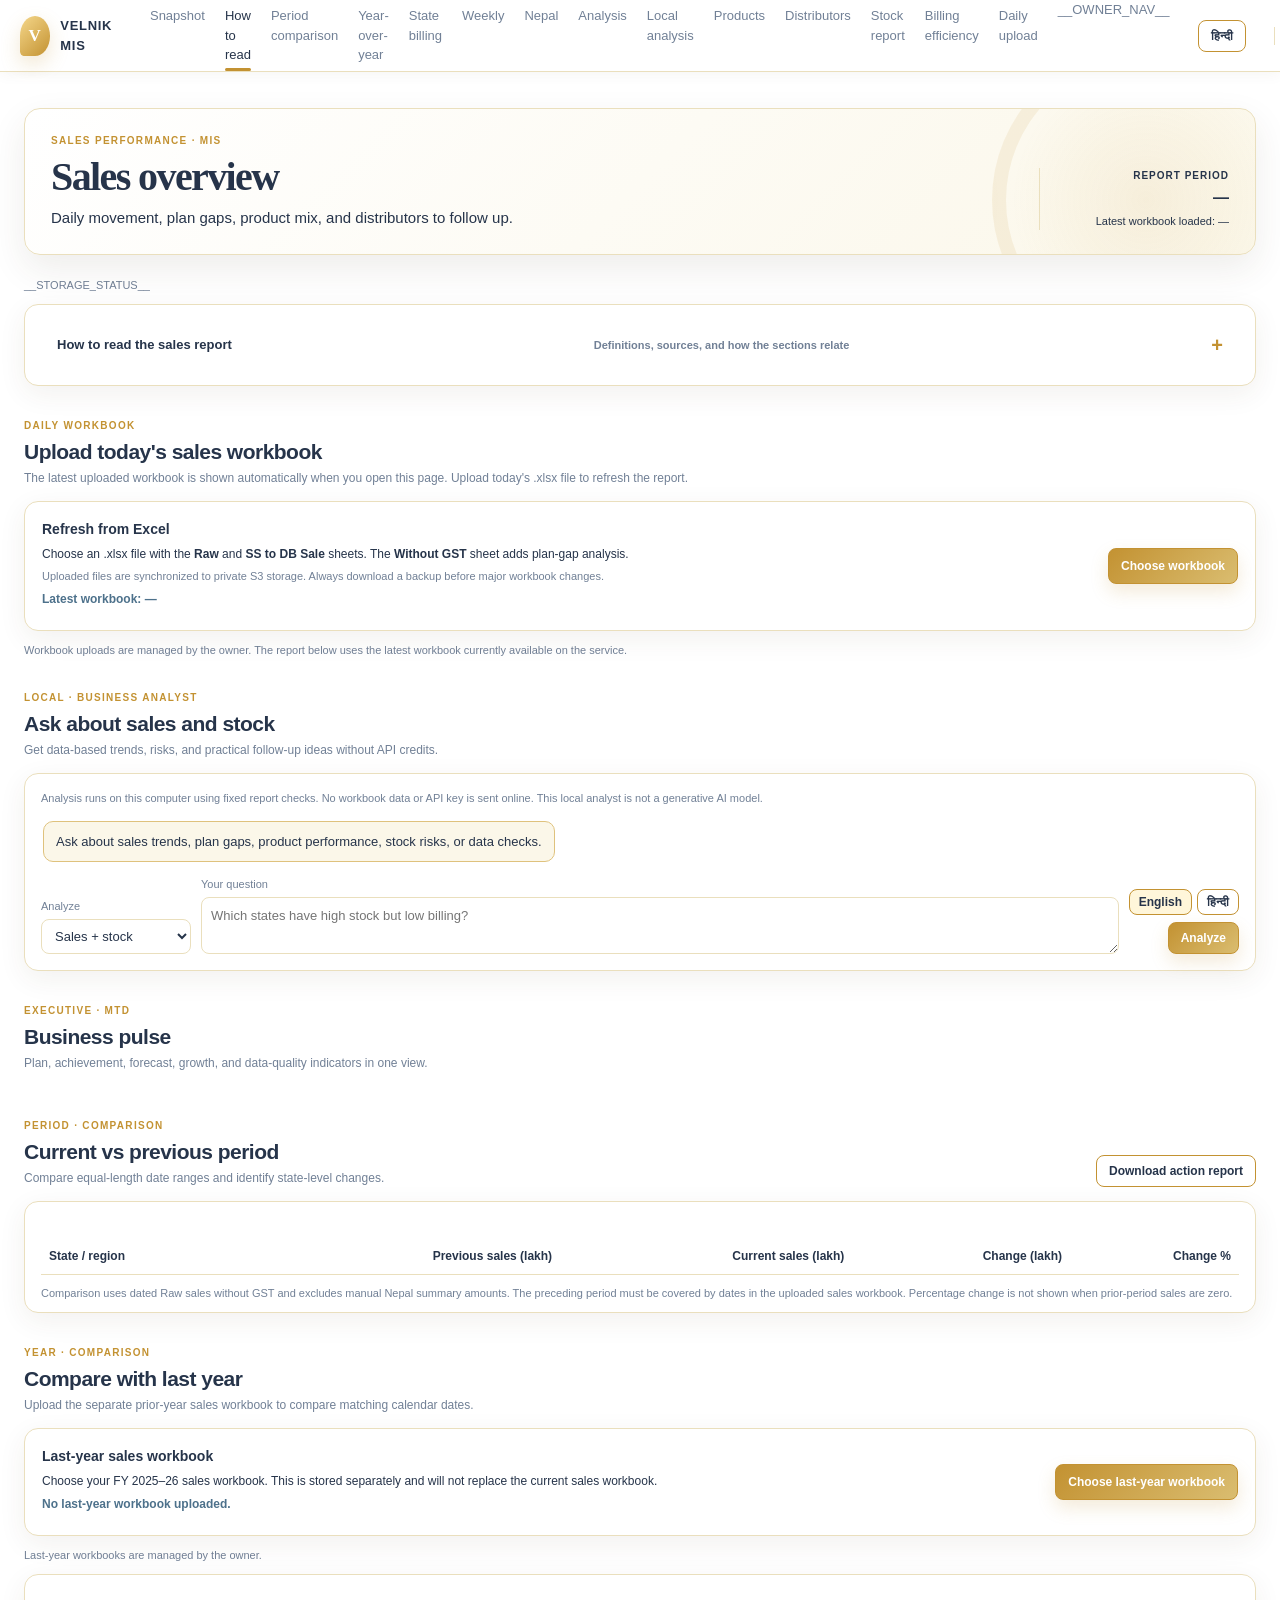
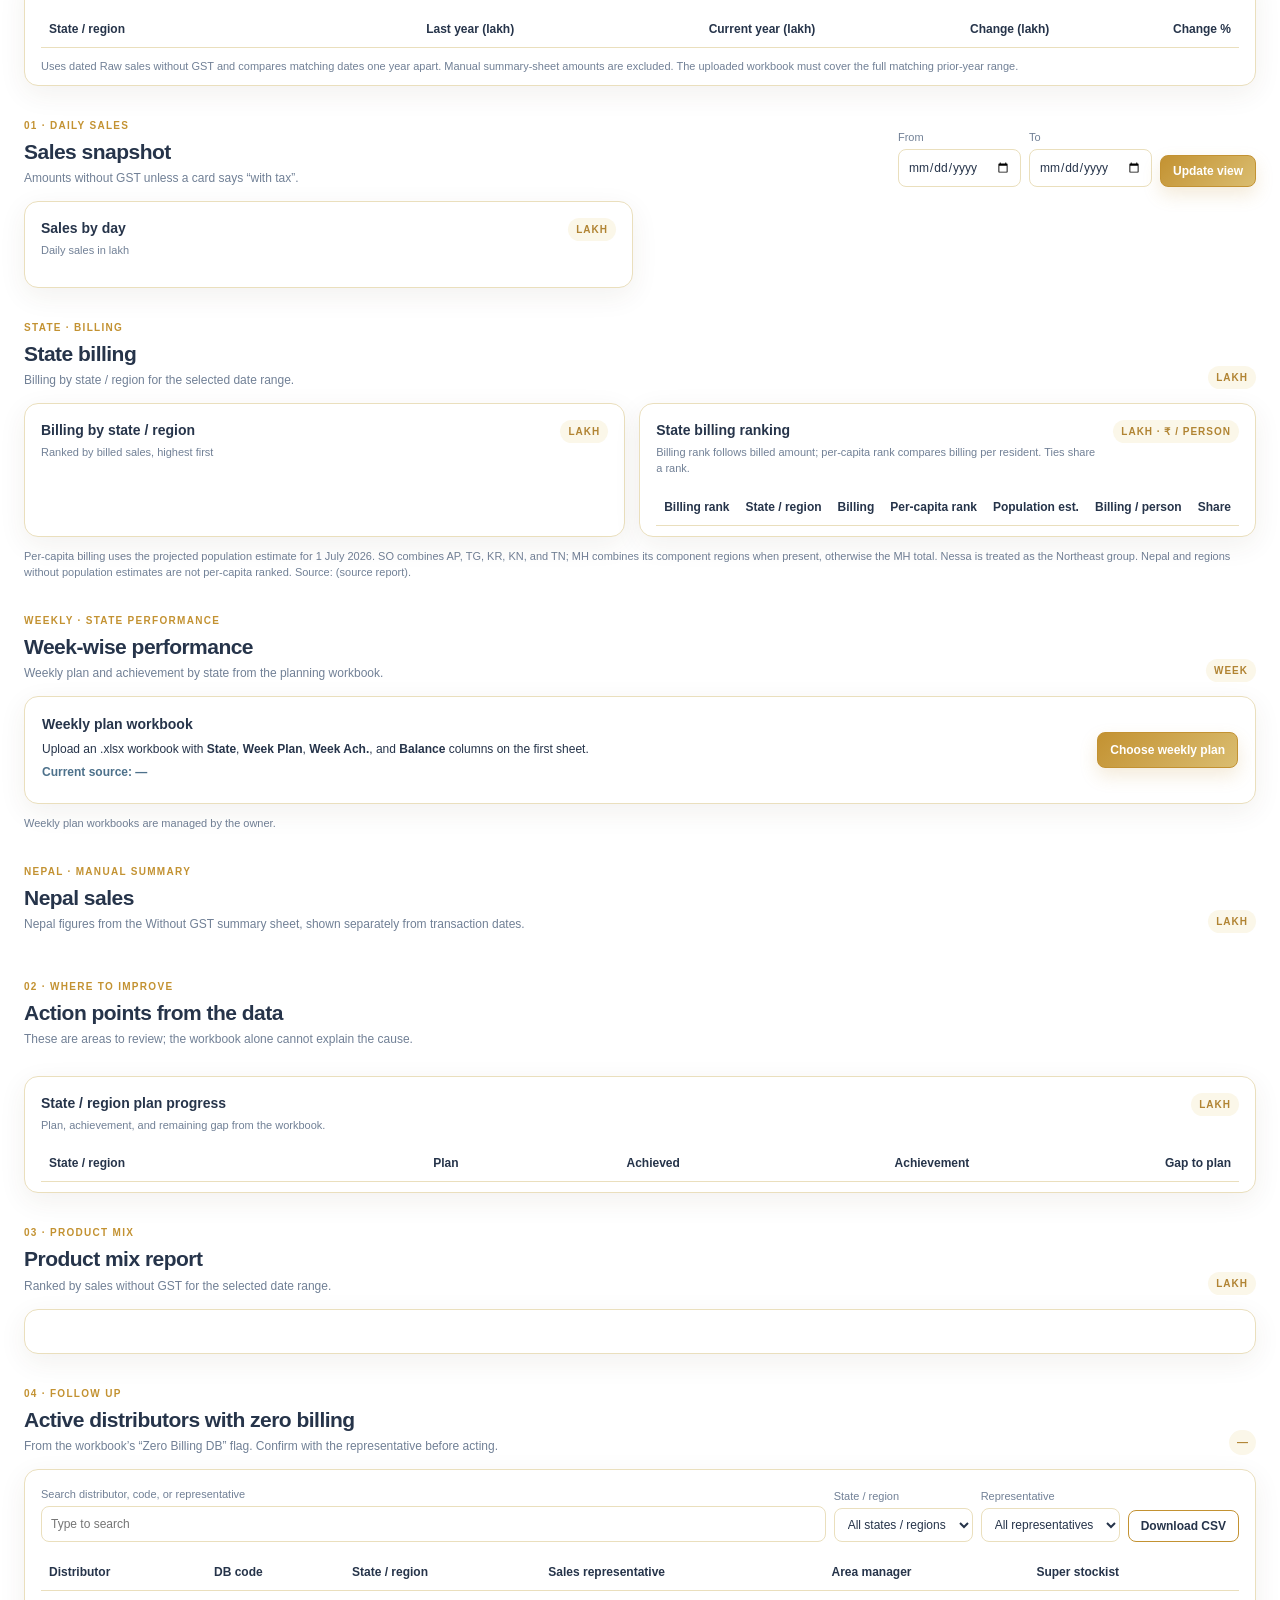
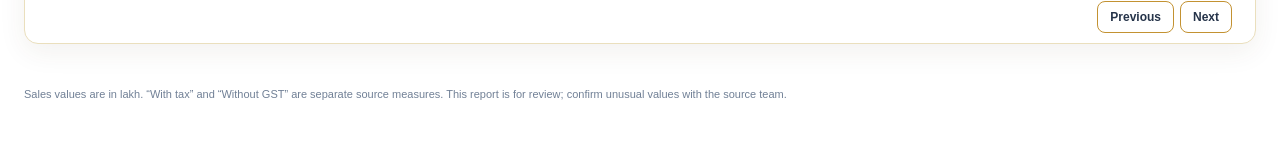
==== commit c5dc31cd: "Add report guides and month comparison" ====
--- a/templates/index.html
+++ b/templates/index.html
@@ -18,6 +18,7 @@
     <a class="brand" href="#top"><span class="brand-mark">V</span><span>VELNIK MIS</span></a>
     <nav aria-label="Main navigation">
       <a href="#snapshot">Snapshot</a>
+      <a href="#report-guide">How to read</a>
       <a href="#period-comparison">Period comparison</a>
       <a href="#year-comparison">Year-over-year</a>
       <a href="#state-billing">State billing</a>
@@ -46,6 +47,21 @@
       <div class="as-of"><span>REPORT PERIOD</span><strong id="periodLabel">—</strong><small id="sourceLoadedAt">Latest workbook loaded: —</small></div>
     </section>
     <p class="muted small storage-status">__STORAGE_STATUS__</p>
+
+    <section class="section" id="report-guide">
+      <details class="panel report-guide">
+        <summary><span>How to read the sales report</span><span class="muted small">Definitions, sources, and how the sections relate</span></summary>
+        <div class="guide-grid">
+          <article><h3>Business pulse</h3><p>Headline sales, plan, growth, and quality figures. Date filters update the sales measures for the selected range.</p></article>
+          <article><h3>Period comparisons</h3><p>Current vs previous compares equal-length date ranges. Year-over-year compares matching calendar dates from the separate prior-year workbook.</p></article>
+          <article><h3>Sales snapshot and state billing</h3><p>The daily chart and state totals use dated sales without GST, shown in lakh. Per-capita billing divides state billing by an estimated population.</p></article>
+          <article><h3>Weekly performance</h3><p>Weekly plan, achievement, and balance come from the separate weekly plan workbook. They are not recalculated from the selected daily date range.</p></article>
+          <article><h3>Nepal sales</h3><p>Manually maintained summary figures are shown separately from dated transactions. The report checks whether those figures are already included before adding them to totals.</p></article>
+          <article><h3>Action points and product mix</h3><p>Action points flag patterns to review; they do not explain the cause. Product mix ranks sales by product for the selected date range.</p></article>
+          <article><h3>Zero-billing distributors</h3><p>This list follows the workbook's Zero Billing DB flag. Confirm distributor status and the latest billing with the representative before follow-up.</p></article>
+        </div>
+      </details>
+    </section>
 
     <section class="section" id="recurring">
       <div class="section-heading"><div><p class="kicker">DAILY WORKBOOK</p><h2>Upload today's sales workbook</h2><p class="muted">The latest uploaded workbook is shown automatically when you open this page. Upload today's .xlsx file to refresh the report.</p></div></div>
--- a/static/styles.css
+++ b/static/styles.css
@@ -39,6 +39,19 @@
 .section-heading { display: flex; align-items: flex-end; justify-content: space-between; gap: 18px; margin-bottom: 14px; }
 .section-heading h2 { margin: 0; font-size: 21px; line-height: 1.2; letter-spacing: -.025em; }
 .section-heading .muted { margin: 5px 0 0; font-size: 12px; }
+.report-guide { padding: 0; overflow: hidden; }
+.report-guide summary { display: flex; align-items: center; justify-content: space-between; gap: 14px; padding: 14px 16px; cursor: pointer; list-style: none; font-size: 13px; font-weight: 750; }
+.report-guide summary::-webkit-details-marker { display: none; }
+.report-guide summary::after { content: '+'; color: var(--gold); font-size: 20px; line-height: 1; }
+.report-guide[open] summary::after { content: '−'; }
+.guide-grid { display: grid; grid-template-columns: repeat(3,minmax(0,1fr)); gap: 10px; border-top: 1px solid var(--line); padding: 14px; }
+.guide-grid article { border: 1px solid var(--line); border-radius: 10px; background: #fffdf8; padding: 11px; }
+.guide-grid h3 { margin: 0 0 5px; font-size: 12px; }
+.guide-grid p { margin: 0; color: var(--muted); font-size: 11px; line-height: 1.55; }
+.month-comparison-controls { display: flex; flex-wrap: wrap; gap: 10px; margin-bottom: 10px; }
+.month-comparison-controls label { display: grid; gap: 4px; min-width: 180px; color: var(--muted); font-size: 11px; }
+.month-comparison-controls select { border: 1px solid var(--line); border-radius: 8px; background: #fff; padding: 8px 9px; color: var(--ink); font: inherit; font-size: 12px; }
+.month-comparison-controls select:focus { outline: none; border-color: var(--gold); box-shadow: 0 0 0 3px rgba(195,146,50,.12); }
 .grid { display: grid; gap: 14px; }
 .grid.two { grid-template-columns: 1fr 1fr; }
 .nepal-grid { display: grid; grid-template-columns: 1.5fr 1fr; gap: 14px; }
@@ -149,7 +162,59 @@
 .period-comparison-panel > p { margin: 0; }
 .comparison-summary { display: grid; grid-template-columns: repeat(4,minmax(0,1fr)); gap: 10px; }
 @media (max-width:950px) { .stats, #billingStats { grid-template-columns: repeat(2,minmax(0,1fr)); } .topbar { gap: 16px; } .topbar nav { gap: 12px; } .insight-grid { grid-template-columns: repeat(2,1fr); } .nepal-grid { grid-template-columns: 1fr; } }
-@media (max-width:680px) { .topbar { position: static; flex-wrap: wrap; padding: 12px 16px; } .topbar nav { order: 3; width: 100%; flex-basis: 100%; overflow: auto; padding-bottom: 3px; } .source-chip { margin-left: auto; } .page { padding: 19px 14px 40px; } .hero { align-items: flex-start; flex-direction: column; } .as-of { text-align: left; } .hero h1 { font-size: 27px; } .section-heading { align-items: flex-start; flex-direction: column; } .grid.two { grid-template-columns: 1fr; } .insight-grid { grid-template-columns: 1fr; } .mix-row { grid-template-columns: 90px 1fr 85px; gap: 7px; } .nepal-metrics { grid-template-columns: 1fr; } .nepal-input-grid { grid-template-columns: 1fr; } .refresh-panel { align-items: flex-start; flex-direction: column; } .date-filters { width: 100%; } .date-filters label { flex: 1; } .date-filters input { width: 100%; } .ai-chat-form { grid-template-columns: 1fr; } .ai-chat-actions { justify-items: start; } .ai-message { max-width: 100%; } .comparison-summary { grid-template-columns: repeat(2,minmax(0,1fr)); } }
+@media (max-width:680px) { .topbar { position: static; flex-wrap: wrap; padding: 12px 16px; } .topbar nav { order: 3; width: 100%; flex-basis: 100%; overflow: auto; padding-bottom: 3px; } .source-chip { margin-left: auto; } .page { padding: 19px 14px 40px; } .hero { align-items: flex-start; flex-direction: column; } .as-of { text-align: left; } .hero h1 { font-size: 27px; } .section-heading { align-items: flex-start; flex-direction: column; } .grid.two { grid-template-columns: 1fr; } .insight-grid { grid-template-columns: 1fr; } .mix-row { grid-template-columns: 90px 1fr 85px; gap: 7px; } .nepal-metrics { grid-template-columns: 1fr; } .nepal-input-grid { grid-template-columns: 1fr; } .refresh-panel { align-items: flex-start; flex-direction: column; } .date-filters { width: 100%; } .date-filters label { flex: 1; } .date-filters input { width: 100%; } .ai-chat-form { grid-template-columns: 1fr; } .ai-chat-actions { justify-items: start; } .ai-message { max-width: 100%; } .comparison-summary { grid-template-columns: repeat(2,minmax(0,1fr)); } .guide-grid { grid-template-columns: 1fr; } .report-guide summary { align-items: flex-start; flex-direction: column; } .month-comparison-controls { width: 100%; flex-direction: column; } .month-comparison-controls label { width: 100%; } }
+
+/* Velnik gold, white, and midnight-navy theme */
+:root {
+  --ink: #15172e;
+  --muted: #69708a;
+  --line: #e9e6dc;
+  --paper: #f8f7f2;
+  --navy: #090c30;
+  --teal: #c99a3c;
+  --amber: #9a6817;
+  --gold: #d8ad58;
+  --gold-light: #f4dfad;
+  --shadow: 0 8px 28px rgba(28, 31, 66, .08);
+  --shadow-soft: 0 14px 36px rgba(28, 31, 66, .09);
+  --shadow-lift: 0 18px 42px rgba(28, 31, 66, .13);
+}
+body { background: radial-gradient(circle at 85% 2%, rgba(216,173,88,.10), transparent 20rem), var(--paper); }
+.topbar { height: 76px; border-bottom-color: rgba(201,154,60,.32); background: rgba(255,255,255,.96); }
+.brand { gap: 10px; color: var(--navy); font-size: 13px; }
+.brand-mark { width: 38px; height: 38px; border-radius: 50% 50% 50% 10%; background: linear-gradient(135deg, #f1cf82 0%, #b87922 100%); color: var(--navy); box-shadow: 0 7px 18px rgba(201,154,60,.24); font-family: Georgia, serif; }
+.topbar nav { justify-content: center; color: #303653; }
+.topbar nav a:hover, .topbar nav a.active { color: var(--navy); }
+.topbar nav a::after { height: 3px; background: linear-gradient(90deg, var(--gold), #b87922); }
+.language-toggle { border-color: rgba(201,154,60,.55); color: var(--navy); }
+.source-chip { border-left: 1px solid var(--line); padding-left: 12px; }
+.live-dot { background: var(--gold); }
+.hero { min-height: 150px; border-color: transparent; border-radius: 12px; background: var(--navy); box-shadow: 0 16px 38px rgba(9,12,48,.16); }
+.hero::after { right: -35px; bottom: -95px; width: 280px; height: 280px; border: 18px solid rgba(216,173,88,.16); background: radial-gradient(circle, rgba(216,173,88,.12), transparent 70%); }
+.hero h1, .hero .hero-copy, .hero .as-of strong, .hero .as-of small, .hero .as-of span { color: #fff; }
+.hero .kicker { color: var(--gold); }
+.hero .as-of { border-left-color: rgba(216,173,88,.35); }
+.kicker { color: var(--amber); }
+.stat.kpi-positive { border-top-color: #b87922; }
+.stat.kpi-warning { border-top-color: var(--gold); }
+.stat.kpi-negative { border-top-color: #9b5c4a; }
+.stat.kpi-neutral { border-top-color: var(--navy); }
+.stat-value { background: linear-gradient(135deg, var(--navy), #b87922); background-clip: text; -webkit-background-clip: text; color: transparent; }
+.sales-bar { fill: var(--gold); }
+.sales-bar.latest { fill: var(--navy); }
+.mix-track span { background: linear-gradient(90deg, var(--navy), var(--gold)); }
+.insight { border-left-color: var(--gold); }
+.next-step b { color: var(--amber); }
+.button.primary { border-color: var(--navy); background: var(--navy); color: #fff; box-shadow: 0 8px 18px rgba(9,12,48,.14); }
+.button:not(.primary):hover { border-color: var(--gold); color: var(--navy); }
+.status-pill, .achievement, .unit { background: #fbf6e8; color: var(--amber); }
+tbody tr:hover { background: #fffaf0; box-shadow: inset 3px 0 var(--gold); }
+.ai-message.assistant { background: #f7f4ea; }
+.ai-message.user { background: #f1e3b9; }
+.language-button.selected { border-color: var(--gold); background: #fff5d8; color: var(--navy); }
+.nepal-metric { background: linear-gradient(135deg, #fffdf8, #fbf4de); }
+.manual-tag { background: #fff2c9; color: #80520e; }
+.quality-notes { border-color: #ead39e; background: #fffaf0; }
 
 /* Premium dashboard polish */
 :root { --shadow-soft: 0 14px 36px rgba(36,59,47,.10); --shadow-lift: 0 18px 42px rgba(36,59,47,.14); }
@@ -185,6 +250,15 @@
 @keyframes livePulse { 70% { box-shadow: 0 0 0 7px rgba(53,162,115,0); } 100% { box-shadow: 0 0 0 0 rgba(53,162,115,0); } }
 @keyframes growBar { from { transform: scaleX(0); } to { transform: scaleX(1); } }
 @keyframes messageIn { from { opacity: 0; transform: translateY(7px); } to { opacity: 1; transform: translateY(0); } }
+@media (max-width:760px) {
+  body { overflow-x: hidden; }
+  .page, .section, .panel, .table-panel, .table-scroll { min-width: 0; max-width: 100%; }
+  .table-scroll { display: block; overflow-x: auto; -webkit-overflow-scrolling: touch; }
+  .topbar { position: sticky; flex-wrap: wrap; gap: 10px !important; padding: 10px 14px !important; }
+  .topbar nav { order: 3; width: 100%; flex-basis: 100%; flex-wrap: nowrap !important; overflow-x: auto; overflow-y: hidden; gap: 14px !important; padding-bottom: 5px; scrollbar-width: thin; }
+  .topbar nav a { flex: 0 0 auto; white-space: nowrap; }
+  .source-chip { margin-left: auto; }
+}
 @media (max-width:680px) {
   .hero { min-height: auto; border-radius: 14px; padding: 20px; }
   .hero::after { right: -100px; }
@@ -193,4 +267,158 @@
   .topbar nav a { flex-shrink: 0; }
   .stat:hover, .panel:hover, .refresh-panel:hover, .insight:hover { transform: translateY(-1px); }
 }
+/* Velnik theme override */
+:root { --ink: #15172e; --muted: #69708a; --line: #e8e3d6; --paper: #f8f7f2; --navy: #090c30; --teal: #c99a3c; --amber: #9a6817; }
+body { background: radial-gradient(circle at 88% 2%, rgba(216,173,88,.11), transparent 22rem), #f8f7f2; color: var(--ink); }
+.topbar { height: 76px; border-bottom: 1px solid rgba(201,154,60,.28); background: rgba(255,255,255,.97); }
+.brand { color: var(--navy); }
+.brand-mark { width: 40px; height: 40px; border-radius: 50% 50% 50% 12%; background: linear-gradient(135deg,#f3d58e,#bd812a); color: var(--navy); box-shadow: 0 7px 18px rgba(201,154,60,.25); }
+.topbar nav { color: #343851; }
+.topbar nav a:hover, .topbar nav a.active { color: var(--navy); }
+.topbar nav a::after { background: linear-gradient(90deg,#efca79,#b87922); }
+.hero { min-height: 150px; border-color: rgba(216,173,88,.24); background: linear-gradient(135deg,#090c30 0%,#111449 100%); box-shadow: 0 16px 38px rgba(9,12,48,.18); }
+.hero::after { right: -45px; bottom: -100px; width: 280px; height: 280px; border: 18px solid rgba(216,173,88,.14); background: radial-gradient(circle,rgba(216,173,88,.12),transparent 68%); }
+.hero h1, .hero .hero-copy, .hero .as-of strong, .hero .as-of small, .hero .as-of span { color: #fff; }
+.hero .kicker { color: #e7bd68; }
+.hero .as-of { border-left-color: rgba(231,189,104,.32); }
+.kicker, .next-step b { color: var(--amber); }
+.stat, .panel, .refresh-panel, .insight { border-color: rgba(201,154,60,.16); background: #fff; }
+.stat-value { background: linear-gradient(135deg,var(--navy),#b87922); background-clip: text; -webkit-background-clip: text; color: transparent; }
+.stat.kpi-positive { border-top-color: #b87922; }
+.stat.kpi-warning { border-top-color: #d8ad58; }
+.sales-bar { fill: #d8ad58; }
+.sales-bar.latest { fill: var(--navy); }
+.mix-track span { background: linear-gradient(90deg,var(--navy),#d8ad58); }
+.insight { border-left-color: #c99a3c; }
+.button.primary { border-color: var(--navy); background: var(--navy); color: #fff; }
+tbody tr:hover { background: #fffaf0; box-shadow: inset 3px 0 #c99a3c; }
+.nepal-metric { background: linear-gradient(135deg,#fff,#fbf4de); }
+.status-pill, .achievement, .unit { background: #fbf5e6; color: #8c601d; }
+.language-button.selected { border-color: #c99a3c; background: #fff4cf; color: var(--navy); }
+.live-dot { background: #d8ad58; }
+@media (max-width:680px) { .topbar { height: auto; } }
 @media (prefers-reduced-motion: reduce) { *, *::before, *::after { scroll-behavior: auto !important; animation-duration: .01ms !important; animation-iteration-count: 1 !important; transition-duration: .01ms !important; } .reveal { opacity: 1; transform: none; } }
+
+/* Velnik-only color system: gold and white */
+:root {
+  --ink: #ad7d2a;
+  --muted: #b08a43;
+  --line: #dfc27d;
+  --paper: #fff;
+  --navy: #c49a45;
+  --teal: #c49a45;
+  --amber: #ad7d2a;
+  --gold: #c49a45;
+  --gold-light: #f5e8bd;
+  --shadow: 0 8px 28px rgba(196,154,69,.12);
+  --shadow-soft: 0 14px 36px rgba(196,154,69,.12);
+  --shadow-lift: 0 18px 42px rgba(196,154,69,.16);
+}
+body { background: #fff !important; color: #ad7d2a !important; }
+body, h1, h2, h3, h4, p, a, label, span, strong, small, th, td, button, input, select, textarea { text-shadow: none; }
+.topbar { height: 76px; border-bottom: 1px solid #dfc27d; background: #fff !important; box-shadow: 0 1px 0 rgba(196,154,69,.18); }
+.brand { color: #ad7d2a !important; }
+.brand-mark { border: 1px solid #dfc27d; background: linear-gradient(135deg,#f7edc9,#c49a45) !important; color: #fff !important; box-shadow: 0 7px 18px rgba(196,154,69,.22); }
+.topbar nav, .source-chip, .muted, .hero-copy, .stat-label, .stat-note, .axis-label, .mix-value small { color: #b08a43 !important; }
+.topbar nav a:hover, .topbar nav a.active { color: #9d7020 !important; }
+.topbar nav a::after, .live-dot { background: #c49a45 !important; }
+.live-dot { box-shadow: 0 0 0 0 rgba(196,154,69,.45); }
+.hero { border: 1px solid #dfc27d !important; border-radius: 18px; background: linear-gradient(135deg,#fffdf7,#f5e8bd) !important; box-shadow: var(--shadow-soft) !important; }
+.hero::after { border: 18px solid rgba(196,154,69,.14); background: radial-gradient(circle,rgba(196,154,69,.12),transparent 68%); }
+.hero h1, .hero .hero-copy, .hero .as-of strong, .hero .as-of small, .hero .as-of span, .kicker { color: #ad7d2a !important; }
+.hero .kicker { color: #9d7020 !important; }
+.hero .as-of { border-left-color: #dfc27d; }
+.stat, .panel, .refresh-panel, .insight, .nepal-metric, .table-panel { border-color: #dfc27d !important; background: #fff !important; box-shadow: var(--shadow) !important; }
+.stat-value, .bar-value, tbody, th, td, .panel-heading h3, .section-heading h2 { color: #ad7d2a !important; }
+.stat-value { background: none !important; color: #9d7020 !important; }
+.stat.kpi-positive, .stat.kpi-warning, .stat.kpi-negative, .stat.kpi-neutral { border-top-color: #c49a45; }
+.stat::after { background: rgba(196,154,69,.07); }
+.sales-bar { fill: #c49a45; }
+.sales-bar.latest { fill: #9d7020; }
+.mix-track { background: #f5e8bd !important; }
+.mix-track span { background: linear-gradient(90deg,#e3bf72,#c49a45) !important; }
+.insight { border-left-color: #c49a45 !important; }
+.status-pill, .achievement, .unit, .manual-tag, .language-button, .language-button.selected, .quality-notes, .nepal-metric, .ai-message.assistant, .ai-message.user { border-color: #dfc27d !important; background: #fffaf0 !important; color: #ad7d2a !important; }
+.language-button.selected { background: #f5e8bd !important; color: #9d7020 !important; }
+.button, .upload-button { border-color: #c49a45 !important; background: #fff !important; color: #9d7020 !important; }
+.button.primary { border-color: #c49a45 !important; background: linear-gradient(135deg,#c49a45,#e4c26f) !important; color: #fff !important; box-shadow: 0 8px 18px rgba(196,154,69,.16); }
+.button:not(:disabled):hover, .upload-button:hover { border-color: #9d7020 !important; box-shadow: 0 8px 18px rgba(196,154,69,.18); }
+input, select, textarea { border-color: #dfc27d !important; background: #fff !important; color: #ad7d2a !important; }
+input:focus, select:focus, textarea:focus { border-color: #c49a45 !important; box-shadow: 0 0 0 3px rgba(196,154,69,.14) !important; }
+tbody tr:hover { background: #fffaf0 !important; box-shadow: inset 3px 0 #c49a45 !important; }
+.chart-grid { stroke: #f0dfb3 !important; }
+.next-step b { color: #9d7020 !important; }
+@media (max-width:680px) { .topbar { height: auto; } .hero { background: linear-gradient(135deg,#fffdf7,#f5e8bd) !important; } }
+
+/* Premium business-data presentation: gold brand, white canvas, readable data accents */
+:root {
+  --ink: #26344a;
+  --muted: #718096;
+  --line: #eadfbd;
+  --paper: #fff;
+  --navy: #26344a;
+  --teal: #4d718b;
+  --amber: #b18433;
+  --gold: #c39232;
+  --gold-light: #f8efcf;
+  --positive: #4f7b67;
+  --negative: #a45a52;
+  --shadow: 0 8px 28px rgba(71,58,30,.07);
+  --shadow-soft: 0 14px 36px rgba(71,58,30,.09);
+  --shadow-lift: 0 18px 42px rgba(71,58,30,.12);
+}
+body { background: #fff !important; color: var(--ink) !important; }
+.topbar { height: 72px; border-bottom: 1px solid var(--line); background: rgba(255,255,255,.98) !important; box-shadow: 0 2px 14px rgba(71,58,30,.05); }
+.brand { color: var(--ink) !important; }
+.brand-mark { width: 40px; height: 40px; border: 0; border-radius: 50% 50% 50% 12%; background: linear-gradient(135deg,#f5d78a,#c39232) !important; color: #fff !important; box-shadow: 0 8px 20px rgba(195,146,50,.22); font-family: Georgia,"Times New Roman",serif; }
+.brand > span:last-child { letter-spacing: .055em; }
+.topbar nav { justify-content: center; color: var(--muted) !important; }
+.topbar nav a:hover, .topbar nav a.active { color: var(--ink) !important; }
+.topbar nav a::after { height: 3px; background: var(--gold) !important; }
+.source-chip, .muted, .hero-copy, .stat-label, .stat-note, .axis-label, .mix-value small { color: var(--muted) !important; }
+.hero { min-height: 134px; border: 1px solid var(--line) !important; border-radius: 16px; background: linear-gradient(135deg,#fff 0%,#fbf7e9 100%) !important; box-shadow: var(--shadow-soft) !important; }
+.hero::after { border: 14px solid rgba(195,146,50,.10); background: radial-gradient(circle,rgba(195,146,50,.09),transparent 68%); }
+.hero h1 { color: var(--ink) !important; font-family: Georgia,"Times New Roman",serif; }
+.hero .hero-copy, .hero .as-of strong, .hero .as-of small, .hero .as-of span { color: var(--ink) !important; }
+.hero .kicker { color: var(--gold) !important; }
+.hero .as-of { border-left-color: var(--line) !important; }
+.stat, .panel, .refresh-panel, .insight, .nepal-metric, .table-panel { border-color: var(--line) !important; background: #fff !important; box-shadow: var(--shadow) !important; }
+.stat { border-radius: 14px; }
+.stat-value { background: none !important; color: var(--ink) !important; }
+.stat.kpi-positive { border-top-color: var(--positive); }
+.stat.kpi-warning { border-top-color: var(--gold); }
+.stat.kpi-negative { border-top-color: var(--negative); }
+.stat.kpi-neutral { border-top-color: var(--teal); }
+.kicker, .next-step b { color: var(--gold) !important; }
+.section-heading h2, .panel-heading h3, th, td { color: var(--ink) !important; }
+.sales-bar { fill: #8aa7ba; }
+.sales-bar.latest { fill: var(--gold); }
+.bar-value { fill: var(--ink); }
+.chart-grid { stroke: #eee7d5 !important; }
+.mix-track { background: #f0ece2 !important; }
+.mix-track span { background: linear-gradient(90deg,#6f94aa,var(--gold)) !important; }
+.status-pill, .achievement, .unit, .manual-tag, .language-button, .quality-notes { border-color: var(--line) !important; background: #fbf7e9 !important; color: var(--amber) !important; }
+.language-button.selected { border-color: var(--gold) !important; background: #fff6da !important; color: var(--ink) !important; }
+.language-toggle { border-color: var(--line) !important; background: #fff !important; color: var(--ink) !important; }
+.button, .upload-button { border-color: var(--gold) !important; background: #fff !important; color: var(--ink) !important; }
+.button.primary { border-color: var(--gold) !important; background: linear-gradient(135deg,#c39232,#dabd70) !important; color: #fff !important; box-shadow: 0 8px 18px rgba(195,146,50,.18); }
+input, select, textarea { border-color: var(--line) !important; background: #fff !important; color: var(--ink) !important; }
+input:focus, select:focus, textarea:focus { border-color: var(--gold) !important; box-shadow: 0 0 0 3px rgba(195,146,50,.12) !important; }
+tbody tr:hover { background: #fffaf0 !important; box-shadow: inset 3px 0 var(--gold) !important; }
+.insight { border-left-color: var(--gold) !important; }
+.ai-message.assistant { border: 1px solid var(--line); background: #fbf7e9 !important; color: var(--ink) !important; }
+.ai-message.user { border: 1px solid #cdd8e0; background: #f4f7f9 !important; color: var(--ink) !important; }
+.live-dot { background: var(--gold) !important; box-shadow: 0 0 0 0 rgba(195,146,50,.4); }
+.nepal-metric { background: linear-gradient(135deg,#fff,#fbf7e9) !important; }
+@media (max-width:680px) { .topbar { height: auto; } .hero { background: linear-gradient(135deg,#fff,#fbf7e9) !important; } }
+
+/* Keep report content visible and tables printable on every report page. */
+@media print {
+  .reveal { opacity: 1 !important; transform: none !important; }
+  .topbar { position: static !important; }
+  .table-scroll { overflow: visible !important; }
+  .section, .panel { break-inside: auto; page-break-inside: auto; }
+  table { break-inside: auto; page-break-inside: auto; }
+  thead { display: table-header-group; }
+  tr { break-inside: avoid; page-break-inside: avoid; }
+}
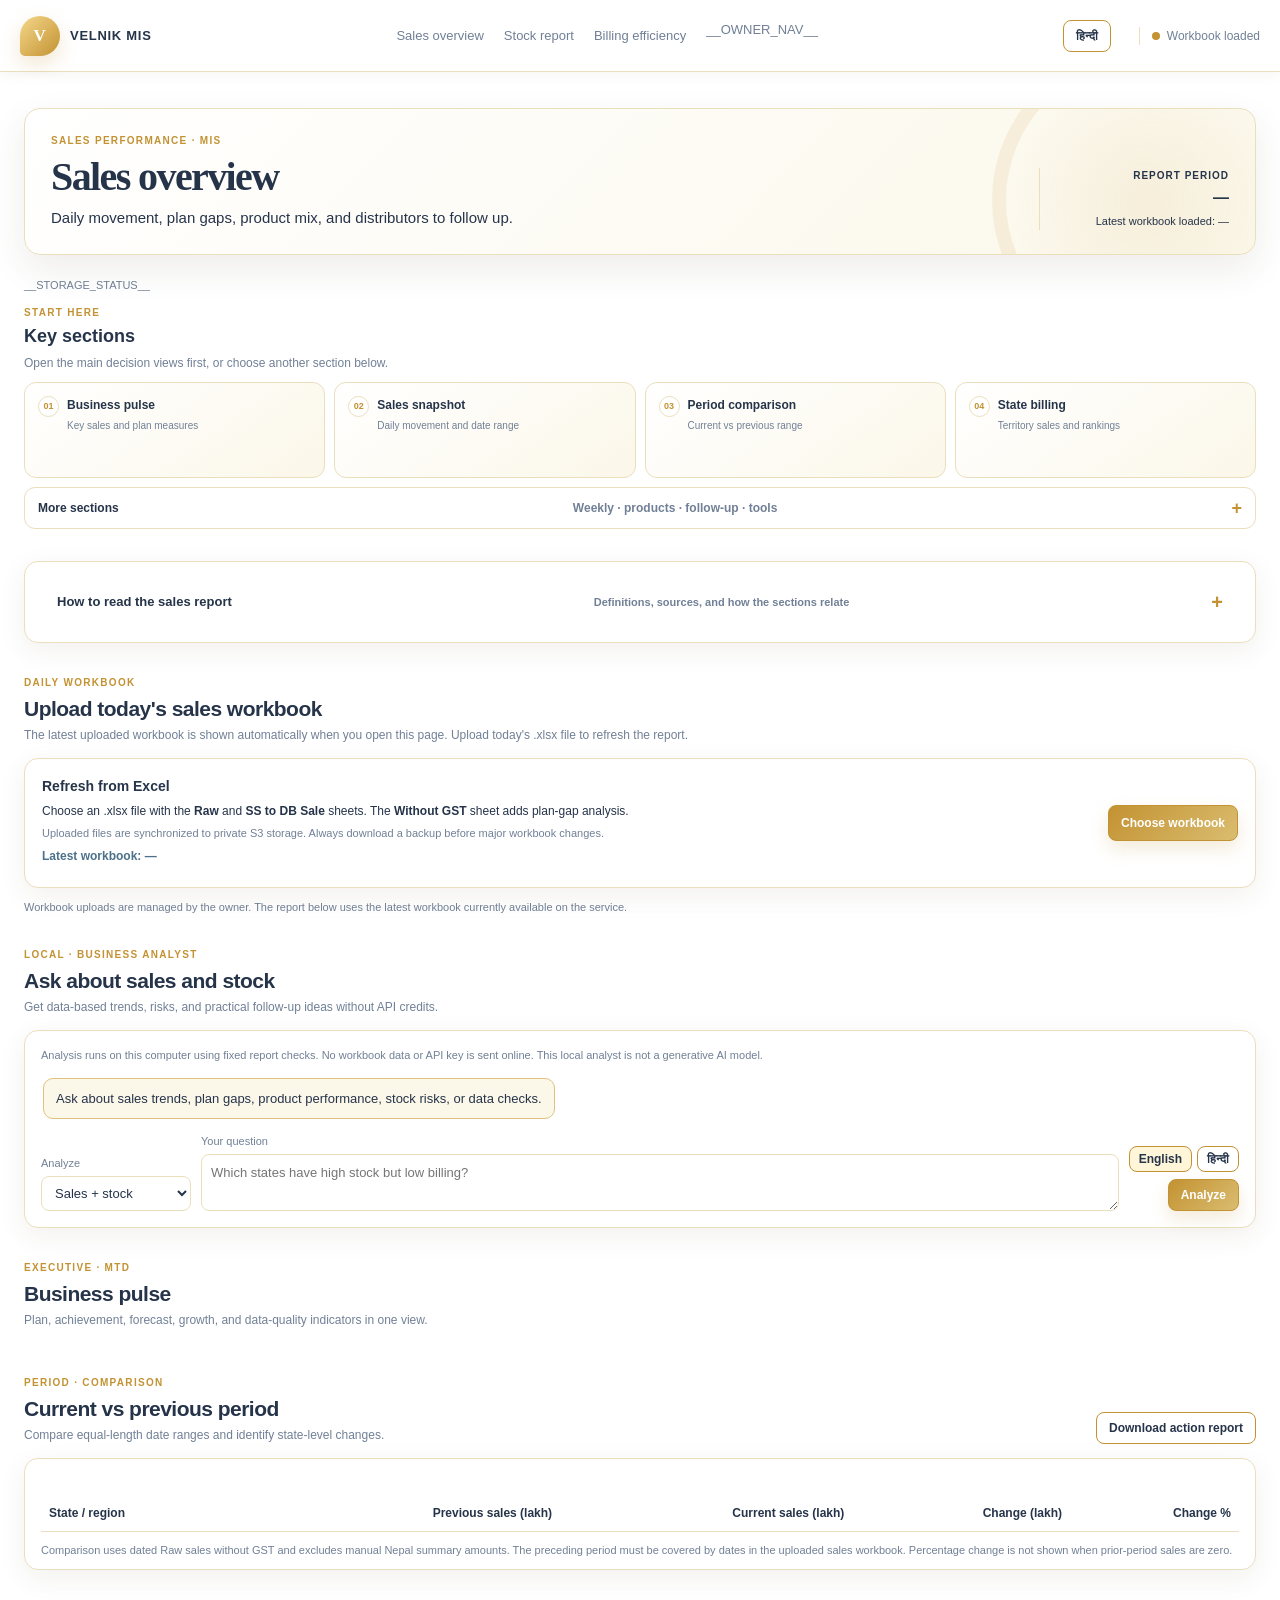
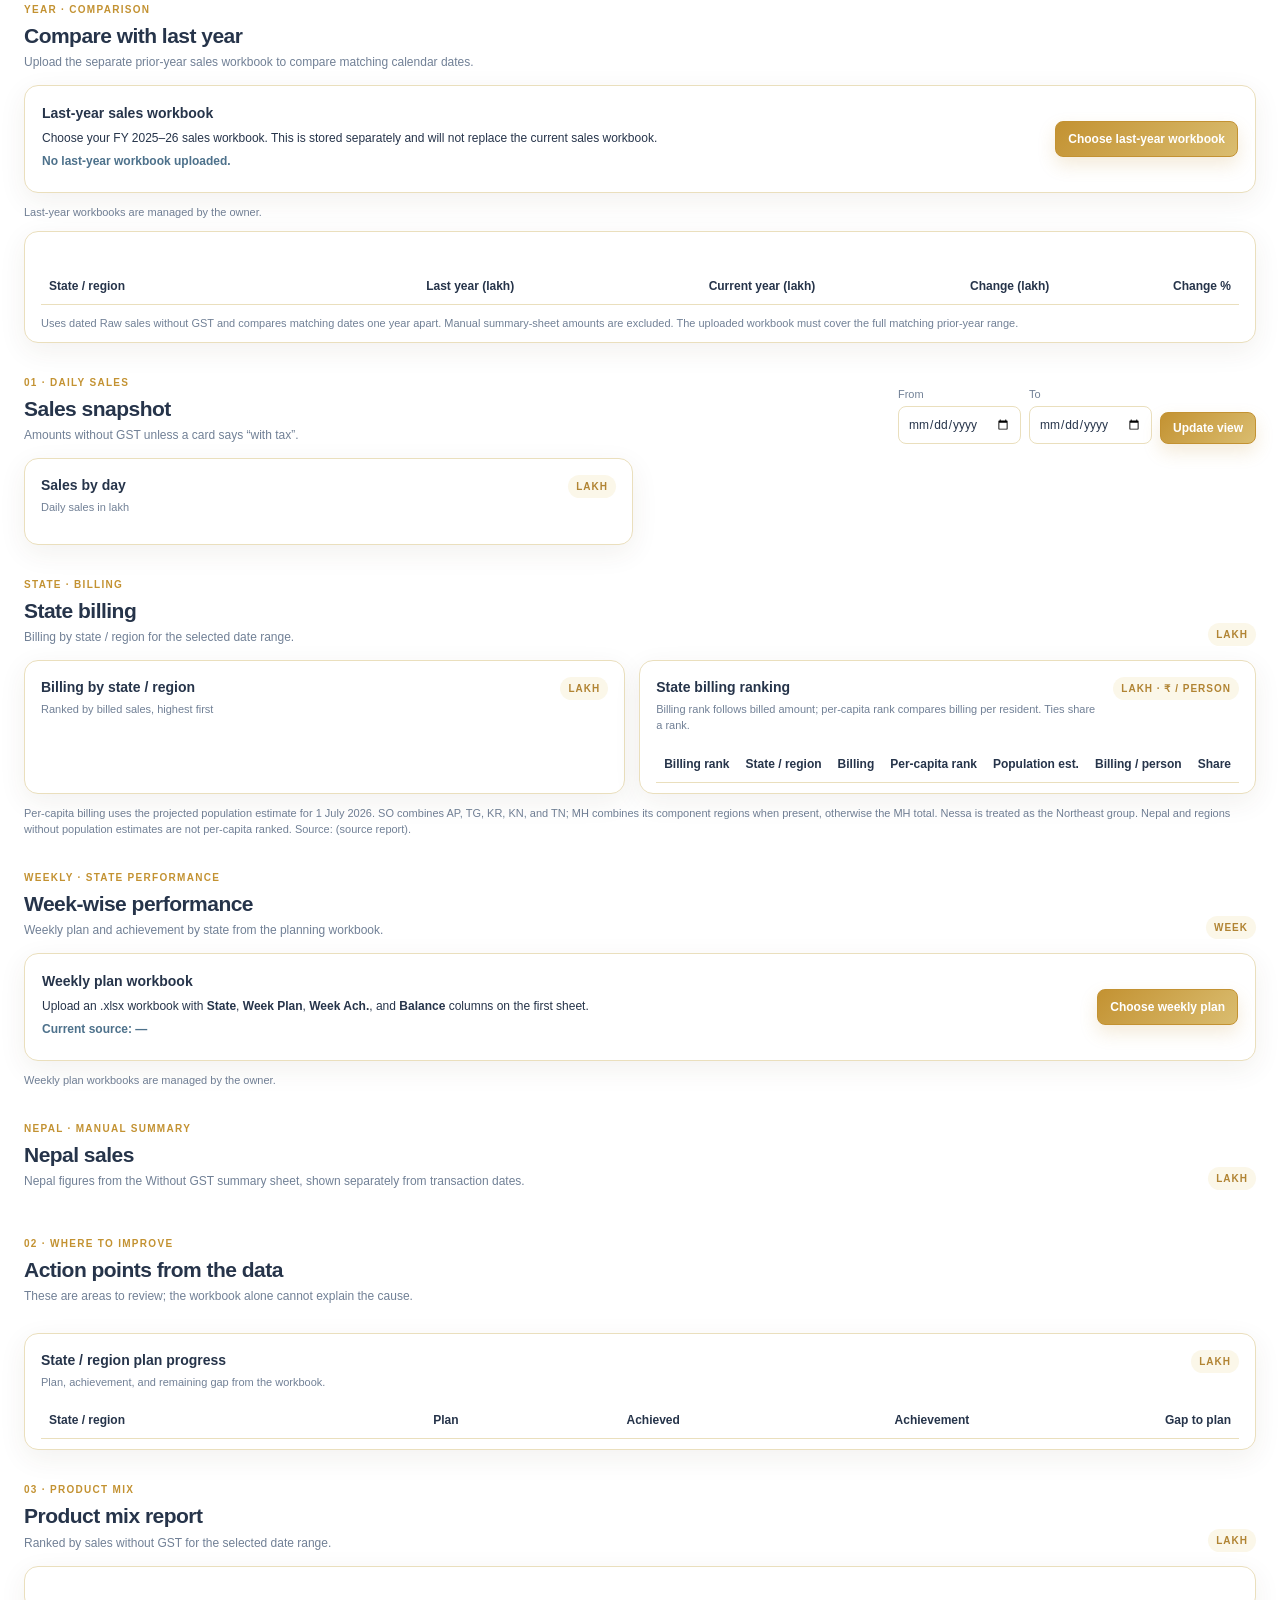
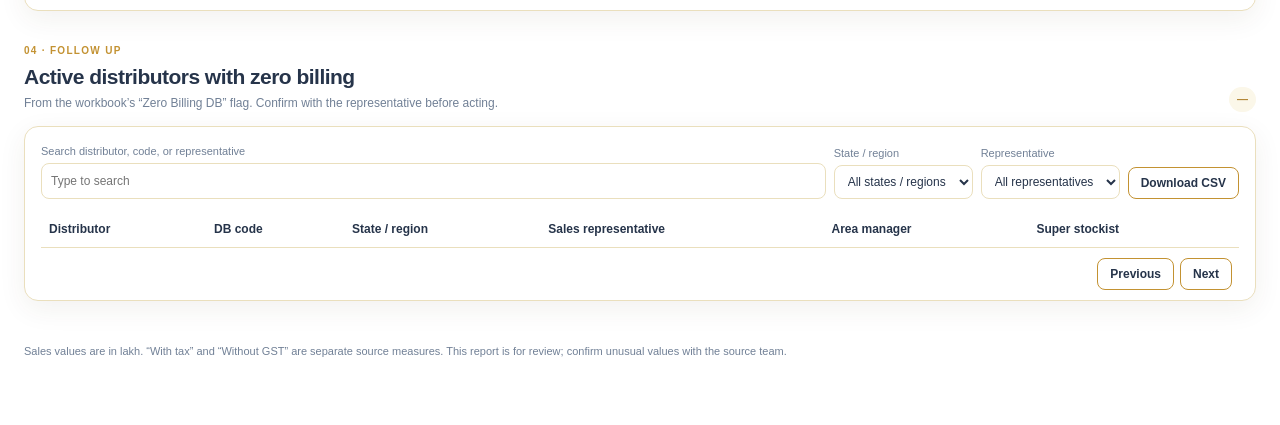
==== commit 22b3f4a8: "Prioritize key report sections" ====
--- a/templates/index.html
+++ b/templates/index.html
@@ -17,20 +17,9 @@
   <header class="topbar">
     <a class="brand" href="#top"><span class="brand-mark">V</span><span>VELNIK MIS</span></a>
     <nav aria-label="Main navigation">
-      <a href="#snapshot">Snapshot</a>
-      <a href="#report-guide">How to read</a>
-      <a href="#period-comparison">Period comparison</a>
-      <a href="#year-comparison">Year-over-year</a>
-      <a href="#state-billing">State billing</a>
-      <a href="#weekly">Weekly</a>
-      <a href="#nepal">Nepal</a>
-      <a href="#improve">Analysis</a>
-      <a href="#ai-analysis">Local analysis</a>
-      <a href="#products">Products</a>
-      <a href="#distributors">Distributors</a>
+      <a href="#top" aria-current="page">Sales overview</a>
       <a href="/stock">Stock report</a>
       <a href="/billing-efficiency">Billing efficiency</a>
-      <a href="#recurring">Daily upload</a>
       __OWNER_NAV__
     </nav>
     <button class="button language-toggle" id="pageLanguageToggle" type="button" aria-label="पेज की भाषा हिंदी में बदलें">हिन्दी</button>
@@ -47,6 +36,17 @@
       <div class="as-of"><span>REPORT PERIOD</span><strong id="periodLabel">—</strong><small id="sourceLoadedAt">Latest workbook loaded: —</small></div>
     </section>
     <p class="muted small storage-status">__STORAGE_STATUS__</p>
+
+    <section class="section report-map" id="report-map" aria-label="Key report sections">
+      <div class="report-map-heading"><div><p class="kicker">START HERE</p><h2>Key sections</h2><p class="muted">Open the main decision views first, or choose another section below.</p></div></div>
+      <div class="report-shortcuts">
+        <a class="report-shortcut" href="#executive-pulse"><span class="shortcut-number">01</span><strong>Business pulse</strong><small>Key sales and plan measures</small></a>
+        <a class="report-shortcut" href="#snapshot"><span class="shortcut-number">02</span><strong>Sales snapshot</strong><small>Daily movement and date range</small></a>
+        <a class="report-shortcut" href="#period-comparison"><span class="shortcut-number">03</span><strong>Period comparison</strong><small>Current vs previous range</small></a>
+        <a class="report-shortcut" href="#state-billing"><span class="shortcut-number">04</span><strong>State billing</strong><small>Territory sales and rankings</small></a>
+        <details class="more-sections"><summary>More sections <span class="muted">Weekly · products · follow-up · tools</span></summary><div class="more-section-links"><a href="#year-comparison">Year-over-year</a><a href="#weekly">Weekly performance</a><a href="#nepal">Nepal sales</a><a href="#improve">Action points and data checks</a><a href="#products">Product mix</a><a href="#distributors">Zero-billing distributors</a><a href="#ai-analysis">Local analysis</a><a href="#recurring">Workbook upload</a><a href="#report-guide">How to read this report</a></div></details>
+      </div>
+    </section>
 
     <section class="section" id="report-guide">
       <details class="panel report-guide">
@@ -104,7 +104,7 @@
       </article>
     </section>
 
-    <section class="section executive-section" aria-labelledby="executiveKpiTitle">
+    <section class="section executive-section" id="executive-pulse" aria-labelledby="executiveKpiTitle">
       <div class="section-heading"><div><p class="kicker">EXECUTIVE · MTD</p><h2 id="executiveKpiTitle">Business pulse</h2><p class="muted">Plan, achievement, forecast, growth, and data-quality indicators in one view.</p></div></div>
       <section class="stats" id="stats" aria-label="Executive key sales figures"></section>
     </section>
--- a/static/styles.css
+++ b/static/styles.css
@@ -52,6 +52,25 @@
 .month-comparison-controls label { display: grid; gap: 4px; min-width: 180px; color: var(--muted); font-size: 11px; }
 .month-comparison-controls select { border: 1px solid var(--line); border-radius: 8px; background: #fff; padding: 8px 9px; color: var(--ink); font: inherit; font-size: 12px; }
 .month-comparison-controls select:focus { outline: none; border-color: var(--gold); box-shadow: 0 0 0 3px rgba(195,146,50,.12); }
+.report-map { margin-top: 12px; }
+.report-map-heading { margin-bottom: 10px; }
+.report-map-heading .kicker { margin-bottom: 3px; }
+.report-map-heading h2 { margin: 0; font-size: 18px; }
+.report-map-heading .muted { margin: 4px 0 0; font-size: 12px; }
+.report-shortcuts { display: grid; grid-template-columns: repeat(4,minmax(0,1fr)); gap: 9px; }
+.report-shortcut { position: relative; display: grid; align-content: start; gap: 5px; min-height: 96px; border: 1px solid var(--line); border-radius: 12px; background: linear-gradient(145deg,#fff,#fbf7e9); padding: 13px 13px 12px 42px; transition: border-color .18s ease, transform .18s ease, box-shadow .18s ease; }
+.report-shortcut:hover, .report-shortcut:focus-visible { border-color: var(--gold); box-shadow: var(--shadow); transform: translateY(-2px); }
+.report-shortcut strong { font-size: 12px; }
+.report-shortcut small { color: var(--muted); font-size: 10px; line-height: 1.4; }
+.shortcut-number { position: absolute; top: 13px; left: 13px; display: grid; place-items: center; width: 21px; height: 21px; border: 1px solid var(--line); border-radius: 50%; background: #fff; color: var(--gold); font-size: 9px; font-weight: 800; }
+.more-sections { grid-column: 1 / -1; border: 1px solid var(--line); border-radius: 11px; background: #fff; }
+.more-sections summary { display: flex; align-items: center; justify-content: space-between; gap: 12px; padding: 11px 13px; cursor: pointer; list-style: none; font-size: 12px; font-weight: 750; }
+.more-sections summary::-webkit-details-marker { display: none; }
+.more-sections summary::after { content: '+'; color: var(--gold); font-size: 18px; line-height: 1; }
+.more-sections[open] summary::after { content: '−'; }
+.more-section-links { display: flex; flex-wrap: wrap; gap: 7px; border-top: 1px solid var(--line); padding: 10px 12px; }
+.more-section-links a { border: 1px solid var(--line); border-radius: 99px; background: #fffdf8; padding: 6px 9px; color: var(--ink); font-size: 10px; }
+.more-section-links a:hover, .more-section-links a:focus-visible { border-color: var(--gold); color: var(--gold); }
 .grid { display: grid; gap: 14px; }
 .grid.two { grid-template-columns: 1fr 1fr; }
 .nepal-grid { display: grid; grid-template-columns: 1.5fr 1fr; gap: 14px; }
@@ -298,6 +317,8 @@
 .live-dot { background: #d8ad58; }
 @media (max-width:680px) { .topbar { height: auto; } }
 @media (prefers-reduced-motion: reduce) { *, *::before, *::after { scroll-behavior: auto !important; animation-duration: .01ms !important; animation-iteration-count: 1 !important; transition-duration: .01ms !important; } .reveal { opacity: 1; transform: none; } }
+@media (max-width: 900px) { .report-shortcuts { grid-template-columns: repeat(2,minmax(0,1fr)); } }
+@media (max-width: 680px) { .report-shortcut { min-height: 88px; } .more-sections summary { align-items: flex-start; flex-direction: column; gap: 3px; } }
 
 /* Velnik-only color system: gold and white */
 :root {
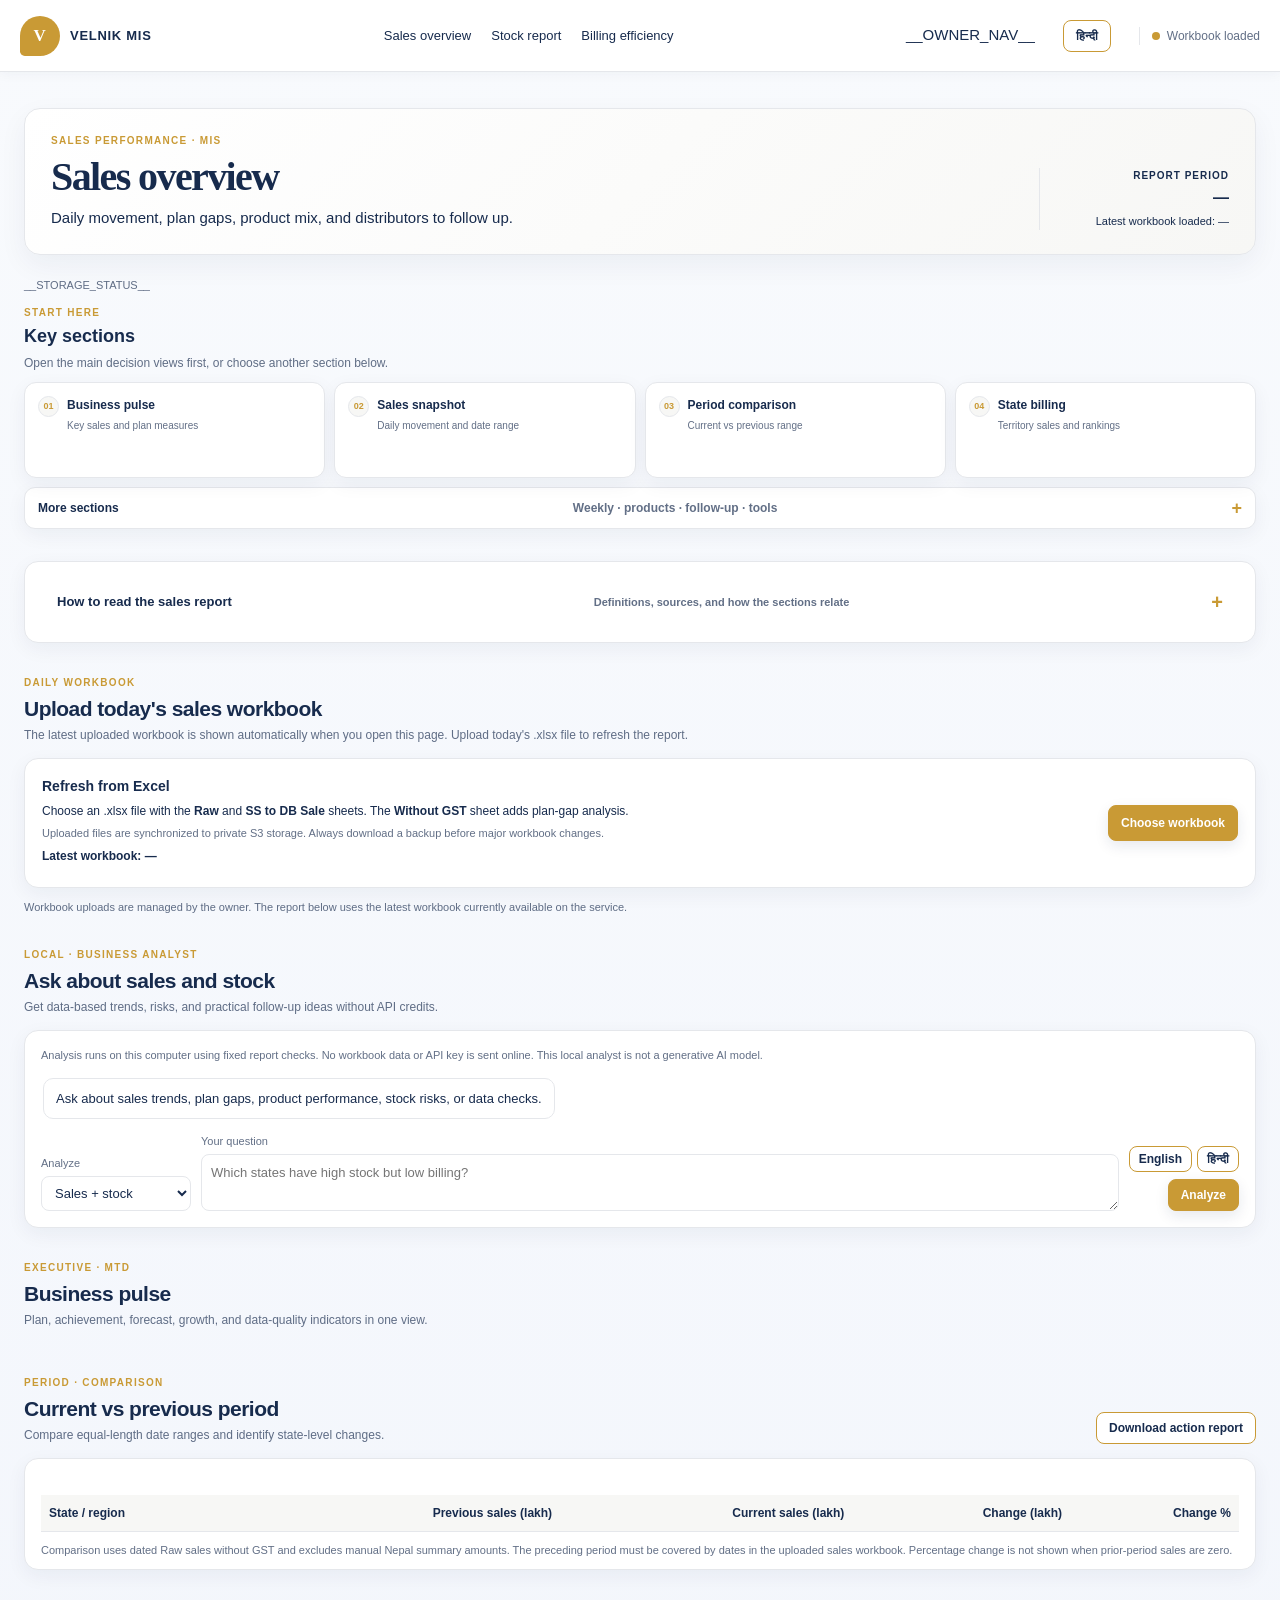
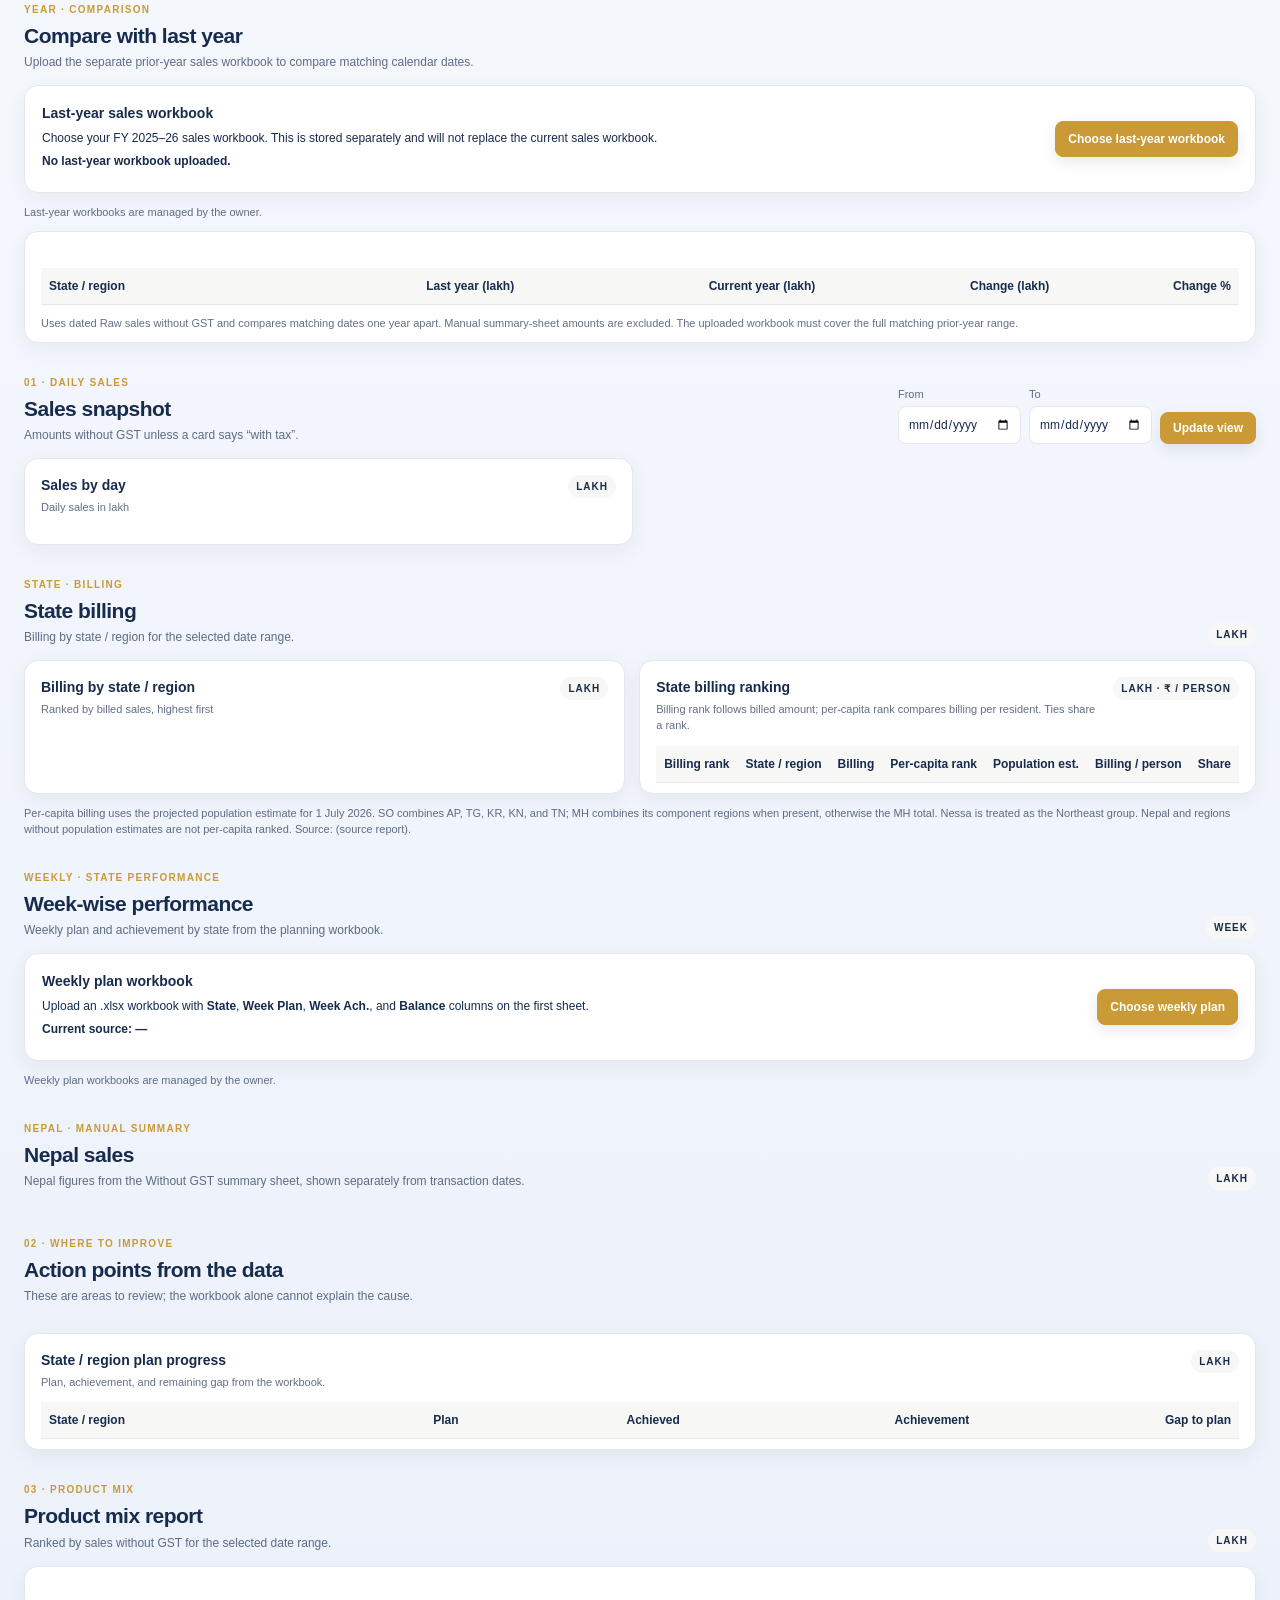
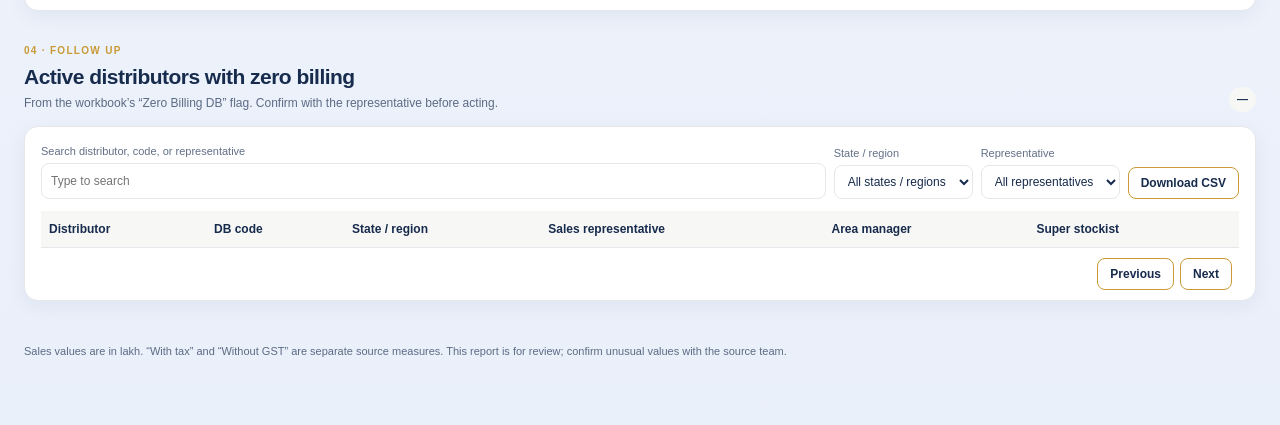
==== commit a277386f: "Add manager state access and dashboard updates" ====
--- a/templates/index.html
+++ b/templates/index.html
@@ -20,8 +20,8 @@
       <a href="#top" aria-current="page">Sales overview</a>
       <a href="/stock">Stock report</a>
       <a href="/billing-efficiency">Billing efficiency</a>
-      __OWNER_NAV__
     </nav>
+    <div class="topbar-account">__OWNER_NAV__</div>
     <button class="button language-toggle" id="pageLanguageToggle" type="button" aria-label="पेज की भाषा हिंदी में बदलें">हिन्दी</button>
     <div class="source-chip"><span class="live-dot" aria-hidden="true"></span><span id="sourceName">Workbook loaded</span></div>
   </header>
--- a/static/styles.css
+++ b/static/styles.css
@@ -443,3 +443,110 @@
   thead { display: table-header-group; }
   tr { break-inside: avoid; page-break-inside: avoid; }
 }
+
+/* Keep signed-in identity separate from report navigation. */
+.topbar nav { min-width: 0; justify-content: center; }
+.topbar nav a { flex: 0 0 auto; white-space: nowrap; }
+.topbar-account { display: flex; align-items: center; flex: 0 0 auto; gap: 14px; margin-left: auto; }
+.manager-account { display: flex; align-items: center; gap: 10px; max-width: 390px; min-width: 0; padding: 7px 12px; border: 1px solid var(--line); border-radius: 13px; background: #fffdf8; }
+.manager-avatar { display: grid; flex: 0 0 36px; place-items: center; width: 36px; height: 36px; border-radius: 11px; background: linear-gradient(135deg,#f3d58e,#bd812a); color: #fff; font-size: 15px; font-weight: 800; }
+.manager-account-copy { display: grid; min-width: 0; line-height: 1.25; }
+.manager-account-role { color: var(--amber); font-size: 9px; font-weight: 800; letter-spacing: .11em; text-transform: uppercase; }
+.manager-account-name { overflow: hidden; color: var(--ink); font-size: 12px; text-overflow: ellipsis; white-space: nowrap; }
+.manager-account-states { overflow: hidden; color: var(--muted); font-size: 10px; text-overflow: ellipsis; white-space: nowrap; }
+.account-action { padding: 8px 11px; border: 1px solid var(--line); border-radius: 9px; color: var(--ink); font-size: 12px; font-weight: 650; white-space: nowrap; }
+.account-action:hover { border-color: var(--gold); background: #fffaf0; color: var(--amber); }
+@media (max-width:1050px) {
+  .topbar { height: auto; flex-wrap: wrap; gap: 10px 16px; padding: 10px 20px; }
+  .topbar nav { order: 3; flex-basis: 100%; width: 100%; justify-content: flex-start; overflow-x: auto; padding-bottom: 3px; }
+  .topbar-account { order: 2; margin-left: auto; }
+}
+@media (max-width:520px) {
+  .topbar { padding: 10px 14px; }
+  .topbar-account { max-width: calc(100% - 4px); margin-left: 0; }
+  .manager-account { max-width: calc(100vw - 130px); padding: 6px 9px; }
+  .manager-account-states { max-width: 190px; }
+}
+
+/* Minimal enterprise palette: navy, champagne gold, and white. */
+:root {
+  --ink: #172B4D;
+  --muted: rgba(23,43,77,.68);
+  --line: #E5E7EB;
+  --paper: #F7F7F5;
+  --navy: #172B4D;
+  --teal: #C99A35;
+  --amber: #C99A35;
+  --gold: #C99A35;
+  --gold-light: #F7F7F5;
+  --positive: #172B4D;
+  --negative: #172B4D;
+  --shadow: 0 6px 20px rgba(23,43,77,.055);
+  --shadow-soft: 0 10px 28px rgba(23,43,77,.055);
+  --shadow-lift: 0 12px 28px rgba(23,43,77,.09);
+}
+
+html, body { background-color: #F3F6FC !important; color: #172B4D !important; }
+body {
+  background-image: linear-gradient(180deg, #F8FAFD 0%, #F3F6FC 52%, #EAF0FA 100%) !important;
+  background-attachment: fixed;
+}
+body, h1, h2, h3, h4, p, a, label, span, strong, small, th, td, button, input, select, textarea { text-shadow: none; }
+h1, h2, h3, h4, .brand, .topbar nav, .topbar nav a, .section-heading h2, .panel-heading h3 { color: #172B4D; }
+.muted, .small, .source-chip, .hero-copy, .stat-label, .stat-note, .footnote, footer,
+.axis-label, .mix-value small, .insight-label, .insight p, .table-footer { color: rgba(23,43,77,.68) !important; }
+
+.topbar { border-color: #E5E7EB !important; background: #FFFFFF !important; background-image: none !important; box-shadow: 0 2px 12px rgba(23,43,77,.045) !important; backdrop-filter: none !important; }
+.brand-mark { border: 0 !important; background: #C99A35 !important; color: #FFFFFF !important; box-shadow: none !important; }
+.brand:hover .brand-mark { transform: none; box-shadow: none !important; }
+.topbar nav a:hover, .topbar nav a.active { color: #C99A35 !important; }
+.topbar nav a::after { background: #C99A35 !important; }
+.account-action { border-color: #E5E7EB !important; background: #FFFFFF !important; color: #172B4D !important; }
+.account-action:hover { border-color: #C99A35 !important; background: #F7F7F5 !important; color: #172B4D !important; }
+.manager-account { border-color: #E5E7EB !important; background: #FFFFFF !important; box-shadow: none !important; }
+.manager-avatar { background: #C99A35 !important; color: #FFFFFF !important; box-shadow: none !important; }
+.manager-account-role { color: #C99A35 !important; }
+.manager-account-name, .manager-account-states { color: #172B4D !important; }
+
+.hero { border-color: #E5E7EB !important; background: linear-gradient(135deg,#FFFFFF 0%,#F7F7F5 100%) !important; box-shadow: var(--shadow-soft) !important; }
+.hero::before, .hero::after { display: none !important; content: none !important; }
+.hero h1, .hero .hero-copy, .hero .as-of strong, .hero .as-of small, .hero .as-of span { color: #172B4D !important; }
+.hero .kicker, .kicker, .next-step b { color: #C99A35 !important; }
+.hero .as-of { border-color: #E5E7EB !important; }
+
+.stat, .panel, .refresh-panel, .insight, .nepal-metric, .table-panel,
+.report-shortcut, .more-sections, .guide-grid article { border-color: #E5E7EB !important; background: #FFFFFF !important; box-shadow: var(--shadow) !important; }
+.stat { border-top-color: #C99A35 !important; }
+.stat::after { display: none !important; content: none !important; }
+.stat-value { background: none !important; color: #172B4D !important; }
+.stat:hover, .panel:hover, .refresh-panel:hover, .insight:hover, .report-shortcut:hover { border-color: #C99A35 !important; box-shadow: var(--shadow-lift) !important; transform: translateY(-2px); }
+.shortcut-number, .manual-tag, .status-pill, .achievement, .unit, .language-button, .quality-notes { border-color: #E5E7EB !important; background: #F7F7F5 !important; color: #172B4D !important; }
+.shortcut-number, .report-guide summary::after, .more-sections summary::after { color: #C99A35 !important; }
+.insight { border-left-color: #C99A35 !important; }
+.insight-index { color: rgba(23,43,77,.55) !important; }
+.quality-notes { border-left: 3px solid #C99A35 !important; }
+
+.sales-bar { fill: #172B4D !important; }
+.sales-bar.latest { fill: #C99A35 !important; }
+.bar-value, svg text { fill: #172B4D !important; }
+.chart-grid { stroke: #E5E7EB !important; }
+.mix-track { background: #F7F7F5 !important; }
+.mix-track span { background: #C99A35 !important; }
+.table-panel, table, th, td { border-color: #E5E7EB !important; }
+th { background: #F7F7F5 !important; color: #172B4D !important; }
+td { color: #172B4D !important; }
+tbody tr:hover { background: #F7F7F5 !important; box-shadow: inset 3px 0 #C99A35 !important; }
+.gap, .negative-stock, .upload-status.error, #nepalSaveStatus, .ai-message.error { color: #172B4D !important; }
+.date-filters input, .table-tools input, .table-tools select, input, select, textarea { border-color: #E5E7EB !important; background: #FFFFFF !important; color: #172B4D !important; }
+input:focus, select:focus, textarea:focus { border-color: #C99A35 !important; box-shadow: 0 0 0 3px rgba(201,154,53,.15) !important; }
+.button, .upload-button { border-color: #C99A35 !important; background: #FFFFFF !important; color: #172B4D !important; }
+.button.primary { border-color: #C99A35 !important; background: #C99A35 !important; color: #FFFFFF !important; box-shadow: 0 5px 14px rgba(23,43,77,.1) !important; }
+.button:not(:disabled):hover, .upload-button:hover { border-color: #C99A35 !important; background: #F7F7F5 !important; color: #172B4D !important; box-shadow: var(--shadow) !important; }
+.button.primary:hover { background: #C99A35 !important; color: #FFFFFF !important; }
+.language-toggle, .language-button.selected { border-color: #C99A35 !important; background: #FFFFFF !important; color: #172B4D !important; }
+.live-dot { background: #C99A35 !important; box-shadow: none !important; animation: none !important; }
+.ai-message, .ai-message.assistant, .ai-message.user, .ai-message.error { border: 1px solid #E5E7EB !important; background: #FFFFFF !important; color: #172B4D !important; }
+.ai-message.user { border-color: #C99A35 !important; background: #F7F7F5 !important; }
+.nepal-metric { background: #F7F7F5 !important; }
+.status-pill, .achievement, .unit, .manual-tag { background: #F7F7F5 !important; color: #172B4D !important; }
+.upload-status { color: #172B4D !important; }
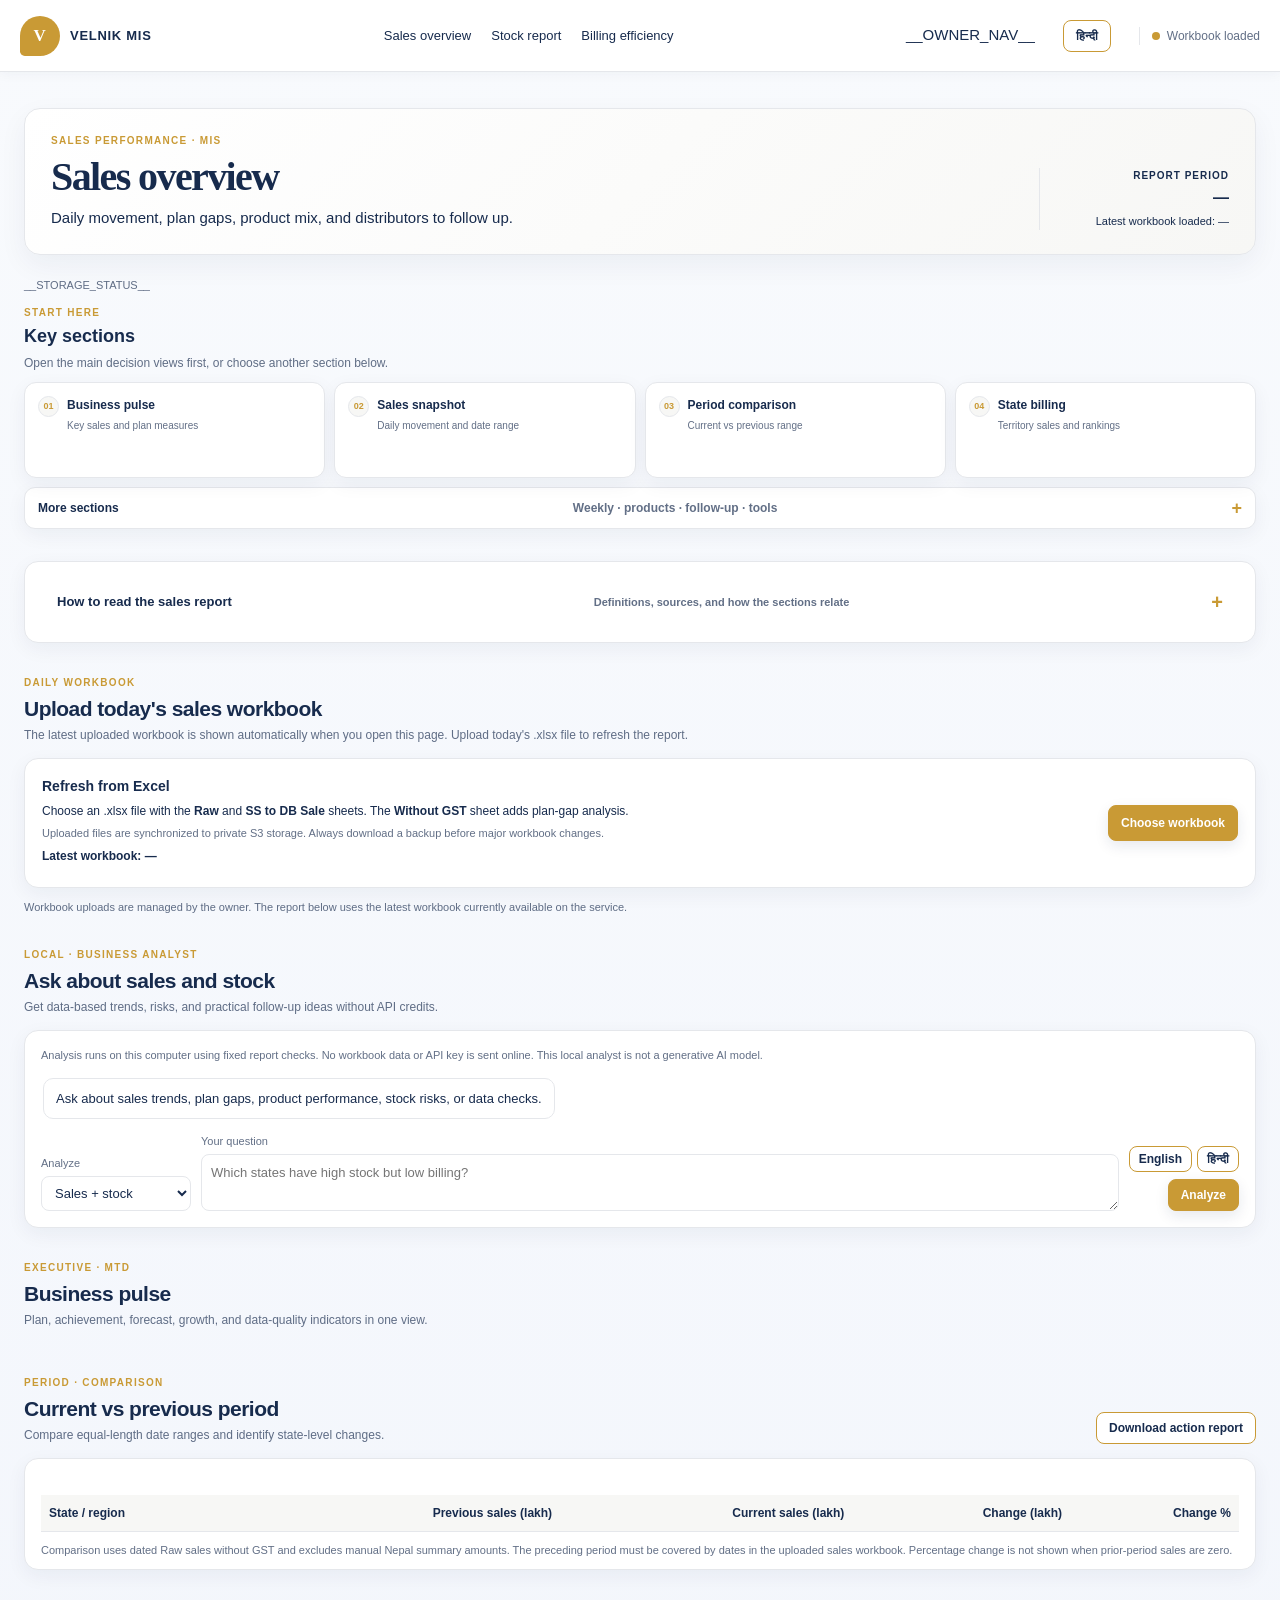
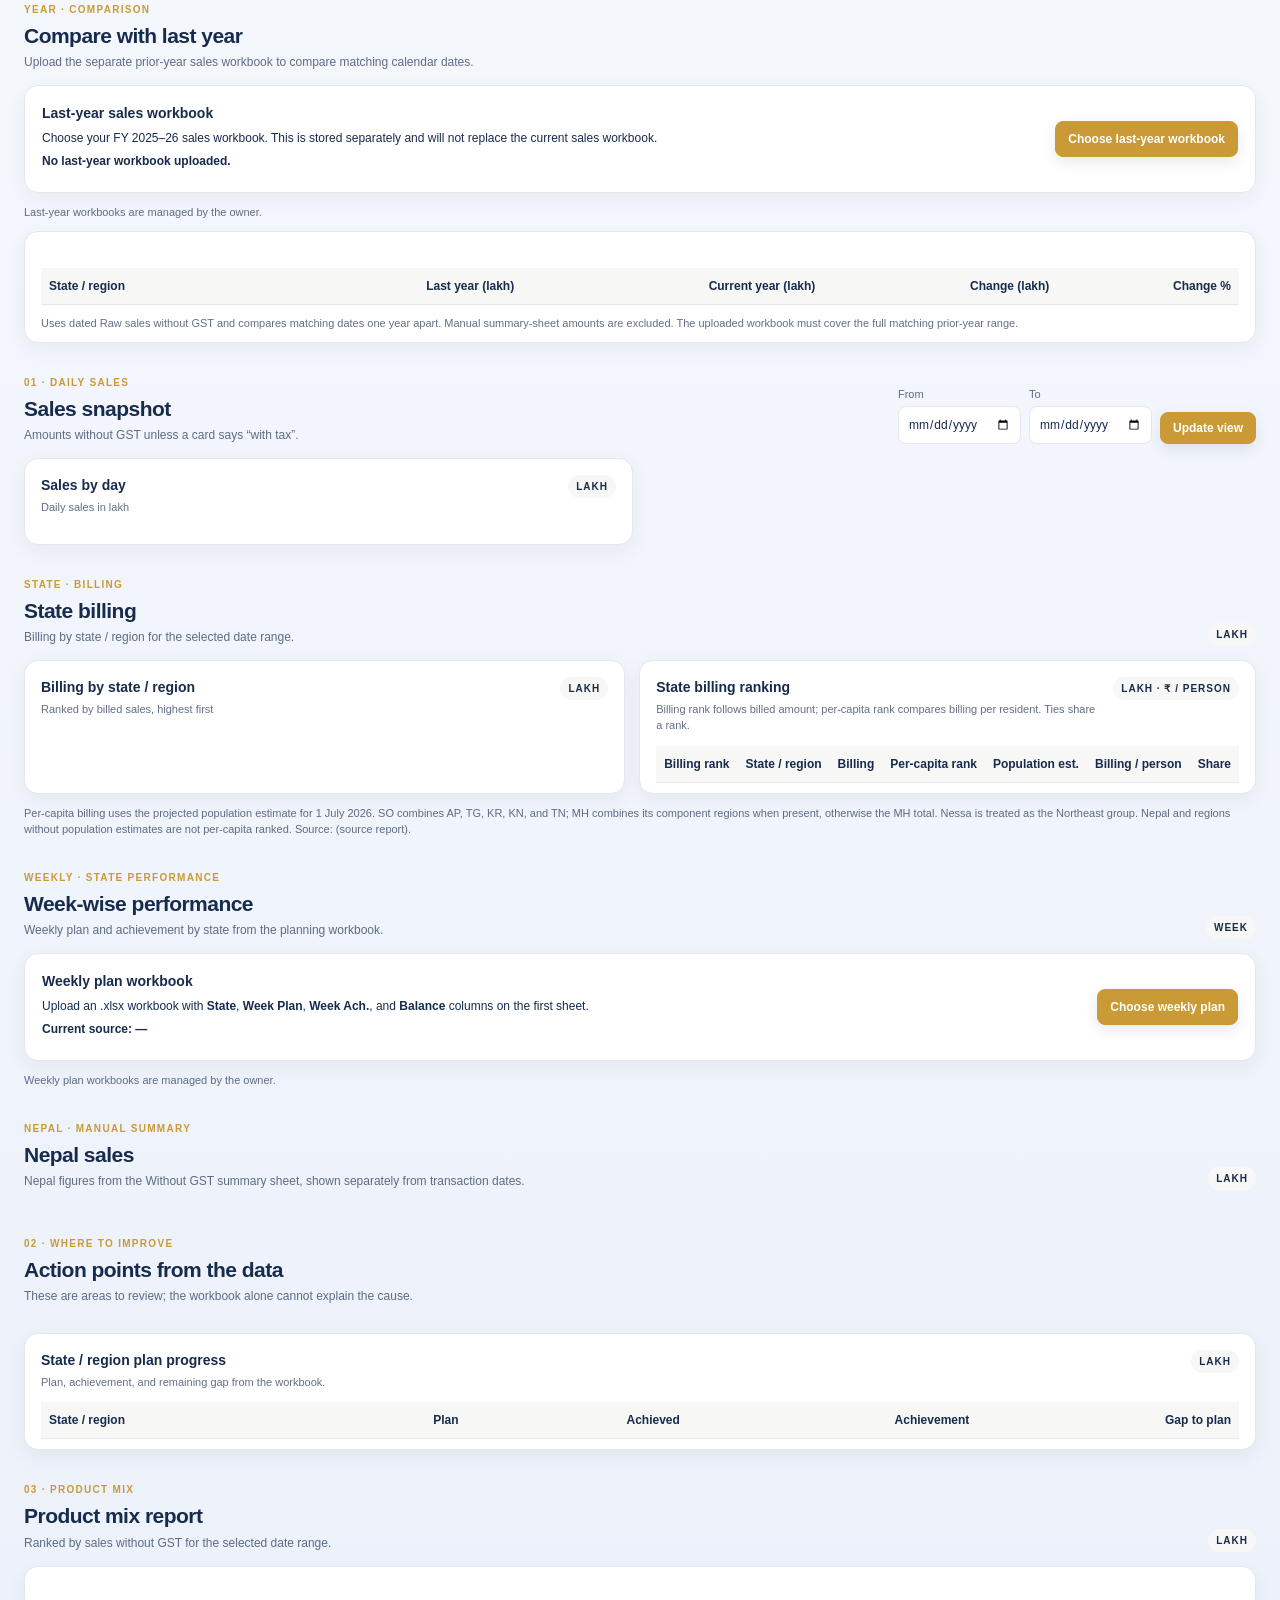
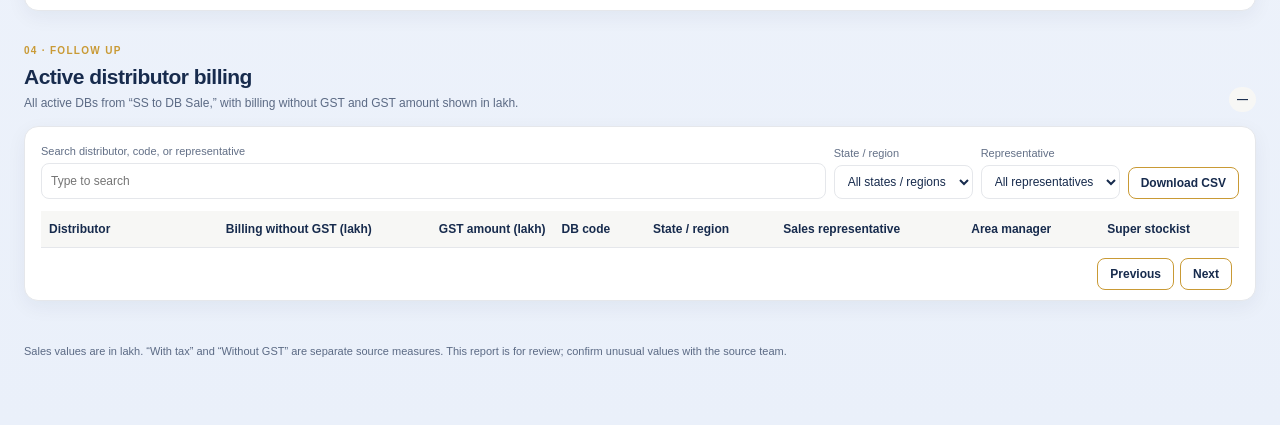
==== commit effcf513: "Show distributor billing in sales follow-up" ====
--- a/templates/index.html
+++ b/templates/index.html
@@ -44,7 +44,7 @@
         <a class="report-shortcut" href="#snapshot"><span class="shortcut-number">02</span><strong>Sales snapshot</strong><small>Daily movement and date range</small></a>
         <a class="report-shortcut" href="#period-comparison"><span class="shortcut-number">03</span><strong>Period comparison</strong><small>Current vs previous range</small></a>
         <a class="report-shortcut" href="#state-billing"><span class="shortcut-number">04</span><strong>State billing</strong><small>Territory sales and rankings</small></a>
-        <details class="more-sections"><summary>More sections <span class="muted">Weekly · products · follow-up · tools</span></summary><div class="more-section-links"><a href="#year-comparison">Year-over-year</a><a href="#weekly">Weekly performance</a><a href="#nepal">Nepal sales</a><a href="#improve">Action points and data checks</a><a href="#products">Product mix</a><a href="#distributors">Zero-billing distributors</a><a href="#ai-analysis">Local analysis</a><a href="#recurring">Workbook upload</a><a href="#report-guide">How to read this report</a></div></details>
+        <details class="more-sections"><summary>More sections <span class="muted">Weekly · products · follow-up · tools</span></summary><div class="more-section-links"><a href="#year-comparison">Year-over-year</a><a href="#weekly">Weekly performance</a><a href="#nepal">Nepal sales</a><a href="#improve">Action points and data checks</a><a href="#products">Product mix</a><a href="#distributors">Distributor billing</a><a href="#ai-analysis">Local analysis</a><a href="#recurring">Workbook upload</a><a href="#report-guide">How to read this report</a></div></details>
       </div>
     </section>
 
@@ -58,7 +58,7 @@
           <article><h3>Weekly performance</h3><p>Weekly plan, achievement, and balance come from the separate weekly plan workbook. They are not recalculated from the selected daily date range.</p></article>
           <article><h3>Nepal sales</h3><p>Manually maintained summary figures are shown separately from dated transactions. The report checks whether those figures are already included before adding them to totals.</p></article>
           <article><h3>Action points and product mix</h3><p>Action points flag patterns to review; they do not explain the cause. Product mix ranks sales by product for the selected date range.</p></article>
-          <article><h3>Zero-billing distributors</h3><p>This list follows the workbook's Zero Billing DB flag. Confirm distributor status and the latest billing with the representative before follow-up.</p></article>
+          <article><h3>Distributor billing</h3><p>This list includes active DBs from “SS to DB Sale.” Billing without GST and GST amount come from the workbook's without-tax and with-tax values; GST is their difference.</p></article>
         </div>
       </details>
     </section>
@@ -230,7 +230,7 @@
     </section>
 
     <section class="section" id="distributors">
-      <div class="section-heading"><div><p class="kicker">04 · FOLLOW UP</p><h2>Active distributors with zero billing</h2><p class="muted">From the workbook’s “Zero Billing DB” flag. Confirm with the representative before acting.</p></div><span class="status-pill" id="followCount">—</span></div>
+      <div class="section-heading"><div><p class="kicker">04 · FOLLOW UP</p><h2>Active distributor billing</h2><p class="muted">All active DBs from “SS to DB Sale,” with billing without GST and GST amount shown in lakh.</p></div><span class="status-pill" id="followCount">—</span></div>
       <article class="panel table-panel">
         <div class="table-tools">
           <label class="search-label">Search distributor, code, or representative<input id="followSearch" type="search" placeholder="Type to search"></label>
@@ -239,7 +239,7 @@
           <button class="button" id="downloadCsv" type="button">Download CSV</button>
         </div>
         <div class="table-scroll">
-          <table><thead><tr><th>Distributor</th><th>DB code</th><th>State / region</th><th>Sales representative</th><th>Area manager</th><th>Super stockist</th></tr></thead><tbody id="followRows"></tbody></table>
+          <table><thead><tr><th>Distributor</th><th class="num">Billing without GST (lakh)</th><th class="num">GST amount (lakh)</th><th>DB code</th><th>State / region</th><th>Sales representative</th><th>Area manager</th><th>Super stockist</th></tr></thead><tbody id="followRows"></tbody></table>
         </div>
         <div class="table-footer"><span id="pageSummary" aria-live="polite"></span><div class="pagination"><button class="button" id="prevPage" type="button">Previous</button><button class="button" id="nextPage" type="button">Next</button></div></div>
       </article>
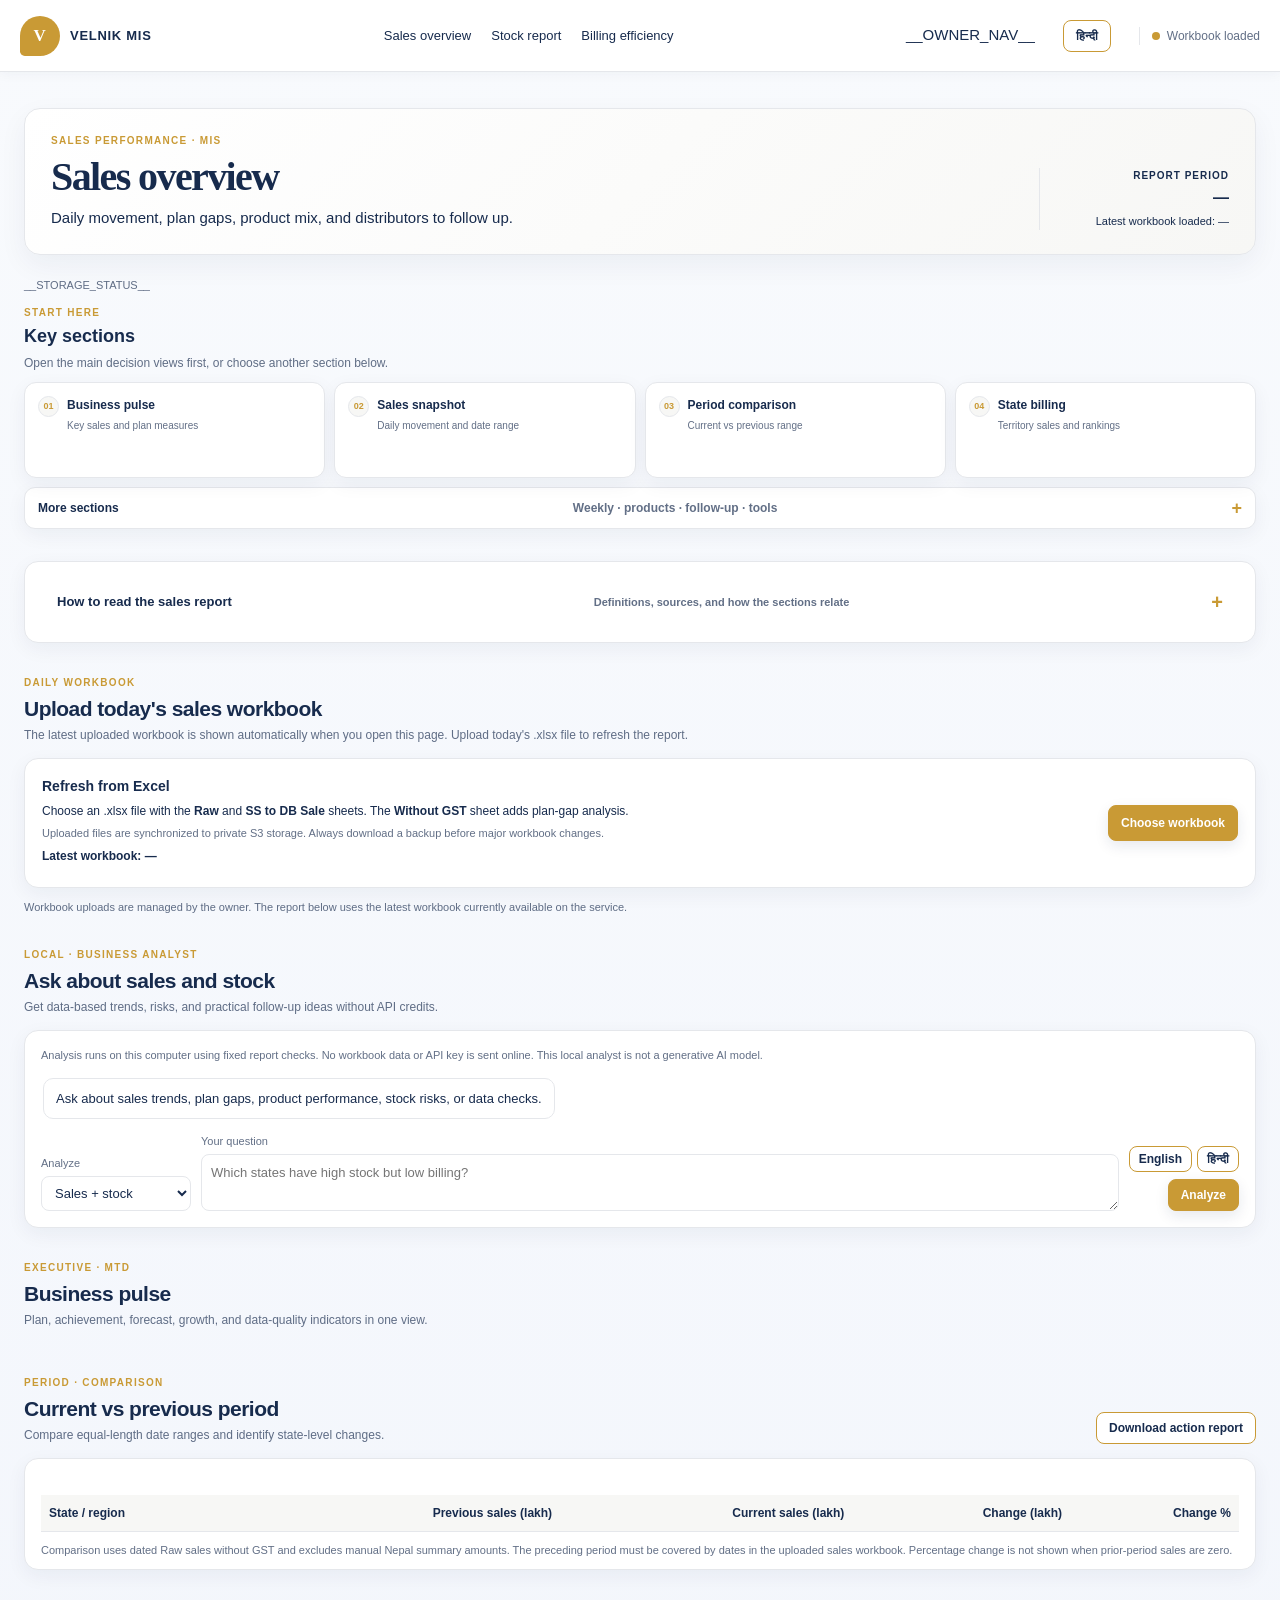
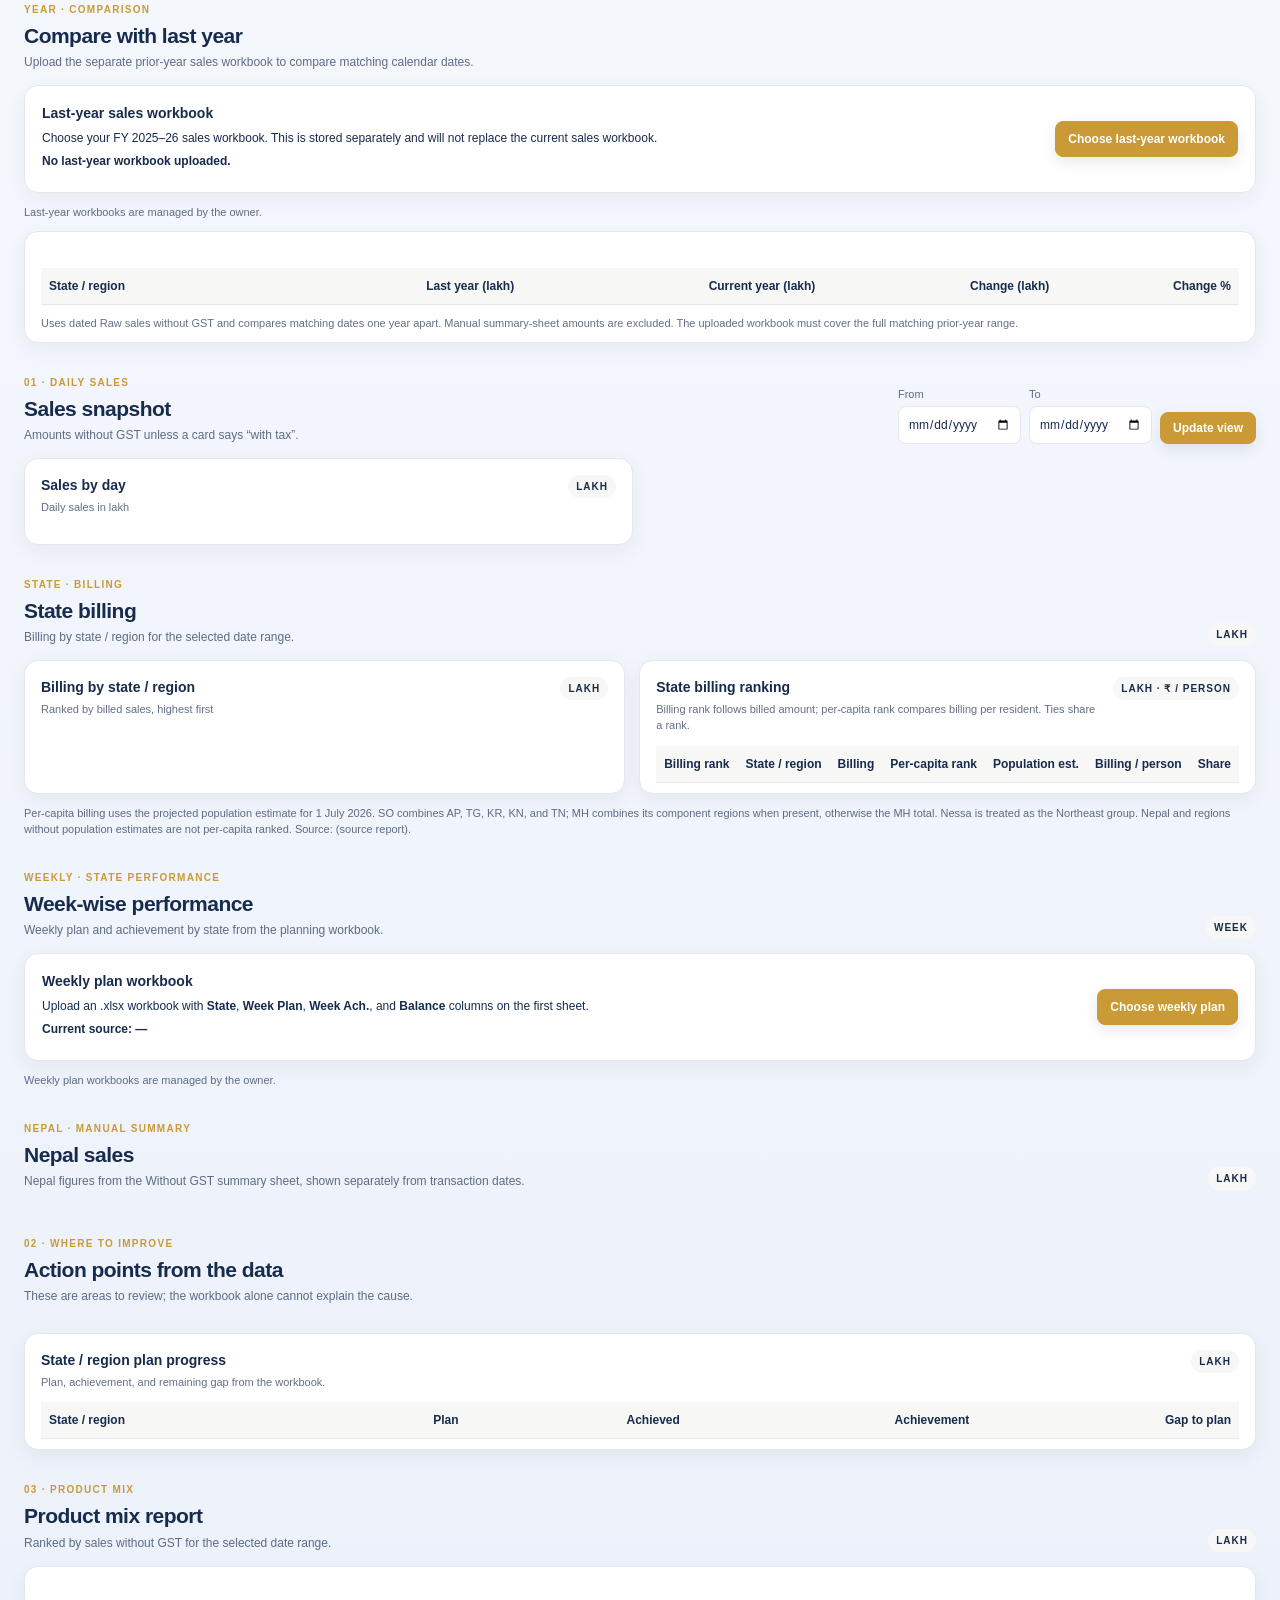
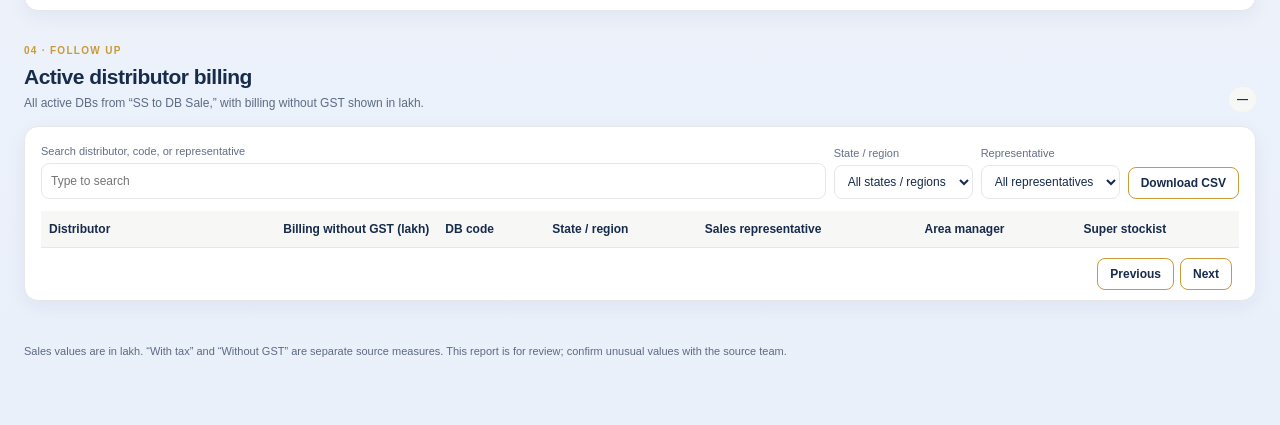
==== commit c65e565a: "Remove GST amount from distributor follow-up" ====
--- a/templates/index.html
+++ b/templates/index.html
@@ -58,7 +58,7 @@
           <article><h3>Weekly performance</h3><p>Weekly plan, achievement, and balance come from the separate weekly plan workbook. They are not recalculated from the selected daily date range.</p></article>
           <article><h3>Nepal sales</h3><p>Manually maintained summary figures are shown separately from dated transactions. The report checks whether those figures are already included before adding them to totals.</p></article>
           <article><h3>Action points and product mix</h3><p>Action points flag patterns to review; they do not explain the cause. Product mix ranks sales by product for the selected date range.</p></article>
-          <article><h3>Distributor billing</h3><p>This list includes active DBs from “SS to DB Sale.” Billing without GST and GST amount come from the workbook's without-tax and with-tax values; GST is their difference.</p></article>
+          <article><h3>Distributor billing</h3><p>This list includes active DBs from “SS to DB Sale.” Billing without GST comes from the workbook's “Value In Lacs without Tax” column.</p></article>
         </div>
       </details>
     </section>
@@ -230,7 +230,7 @@
     </section>
 
     <section class="section" id="distributors">
-      <div class="section-heading"><div><p class="kicker">04 · FOLLOW UP</p><h2>Active distributor billing</h2><p class="muted">All active DBs from “SS to DB Sale,” with billing without GST and GST amount shown in lakh.</p></div><span class="status-pill" id="followCount">—</span></div>
+      <div class="section-heading"><div><p class="kicker">04 · FOLLOW UP</p><h2>Active distributor billing</h2><p class="muted">All active DBs from “SS to DB Sale,” with billing without GST shown in lakh.</p></div><span class="status-pill" id="followCount">—</span></div>
       <article class="panel table-panel">
         <div class="table-tools">
           <label class="search-label">Search distributor, code, or representative<input id="followSearch" type="search" placeholder="Type to search"></label>
@@ -239,7 +239,7 @@
           <button class="button" id="downloadCsv" type="button">Download CSV</button>
         </div>
         <div class="table-scroll">
-          <table><thead><tr><th>Distributor</th><th class="num">Billing without GST (lakh)</th><th class="num">GST amount (lakh)</th><th>DB code</th><th>State / region</th><th>Sales representative</th><th>Area manager</th><th>Super stockist</th></tr></thead><tbody id="followRows"></tbody></table>
+          <table><thead><tr><th>Distributor</th><th class="num">Billing without GST (lakh)</th><th>DB code</th><th>State / region</th><th>Sales representative</th><th>Area manager</th><th>Super stockist</th></tr></thead><tbody id="followRows"></tbody></table>
         </div>
         <div class="table-footer"><span id="pageSummary" aria-live="polite"></span><div class="pagination"><button class="button" id="prevPage" type="button">Previous</button><button class="button" id="nextPage" type="button">Next</button></div></div>
       </article>
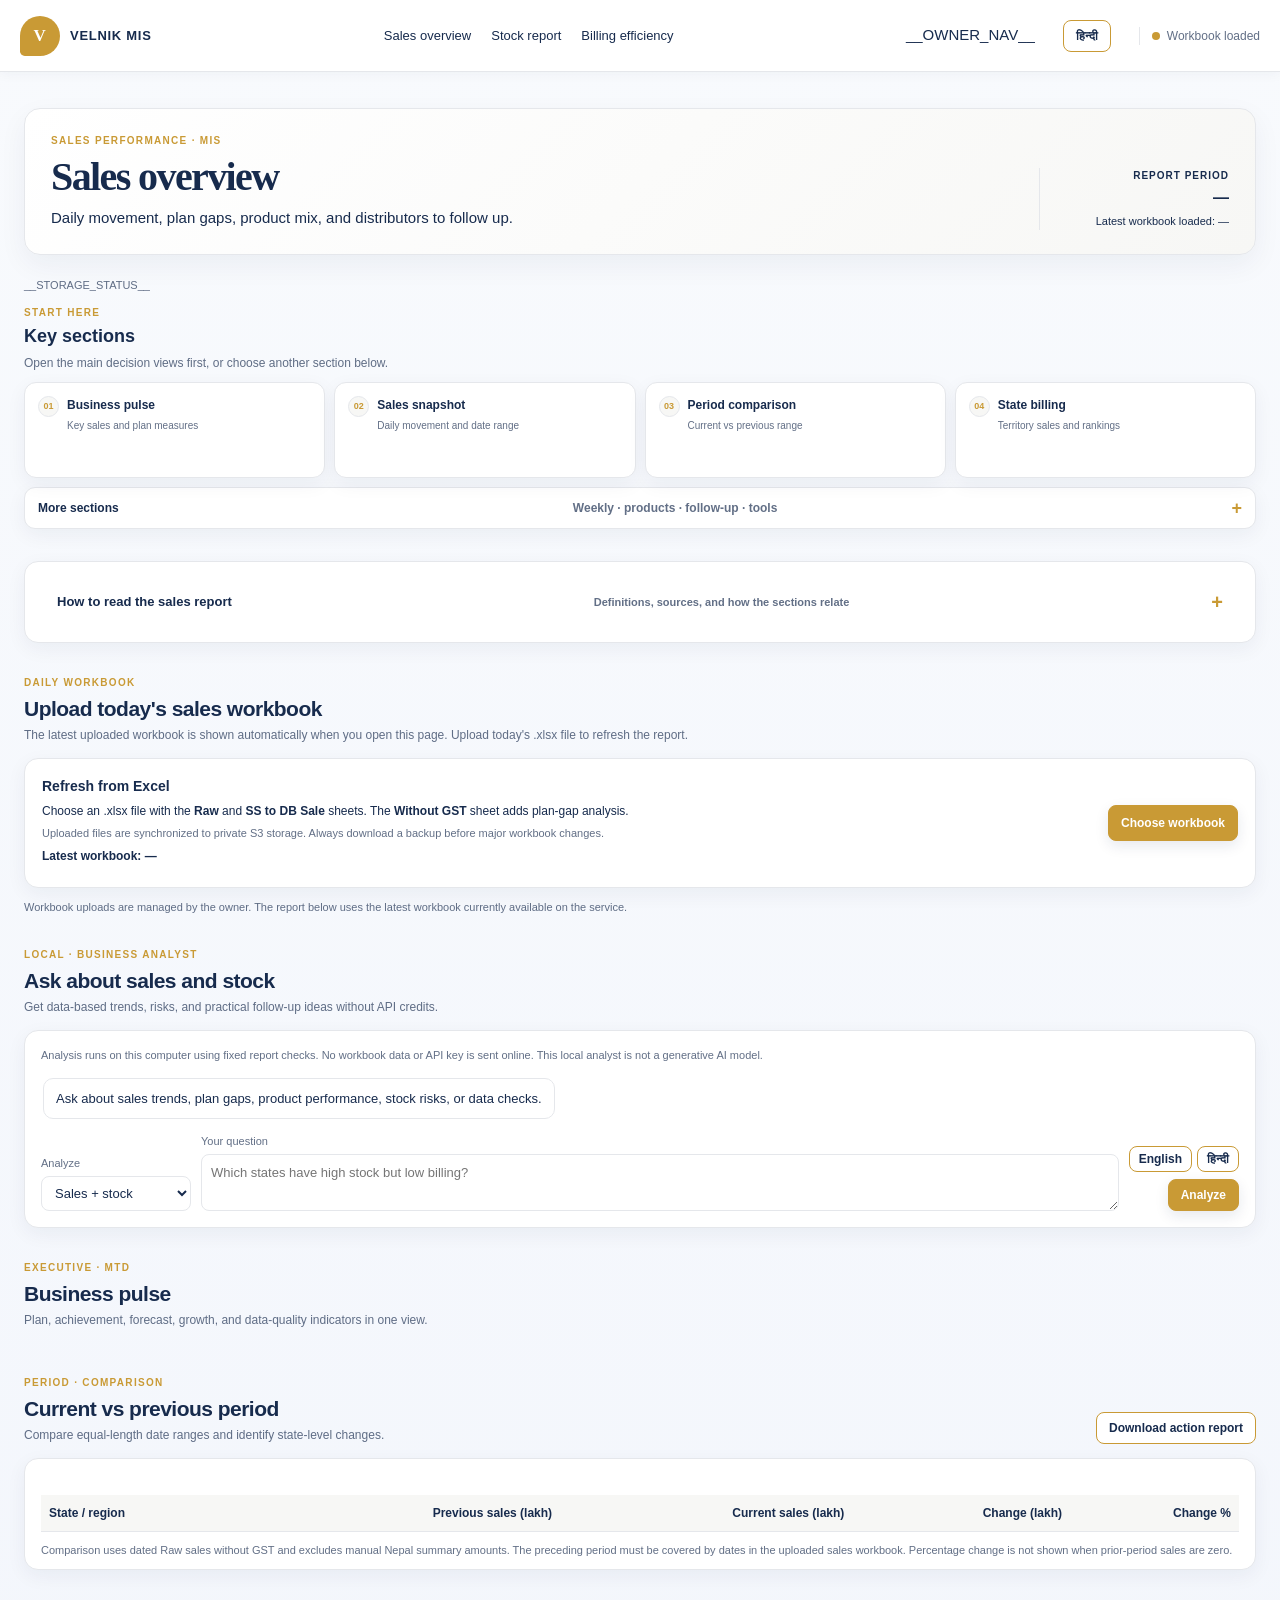
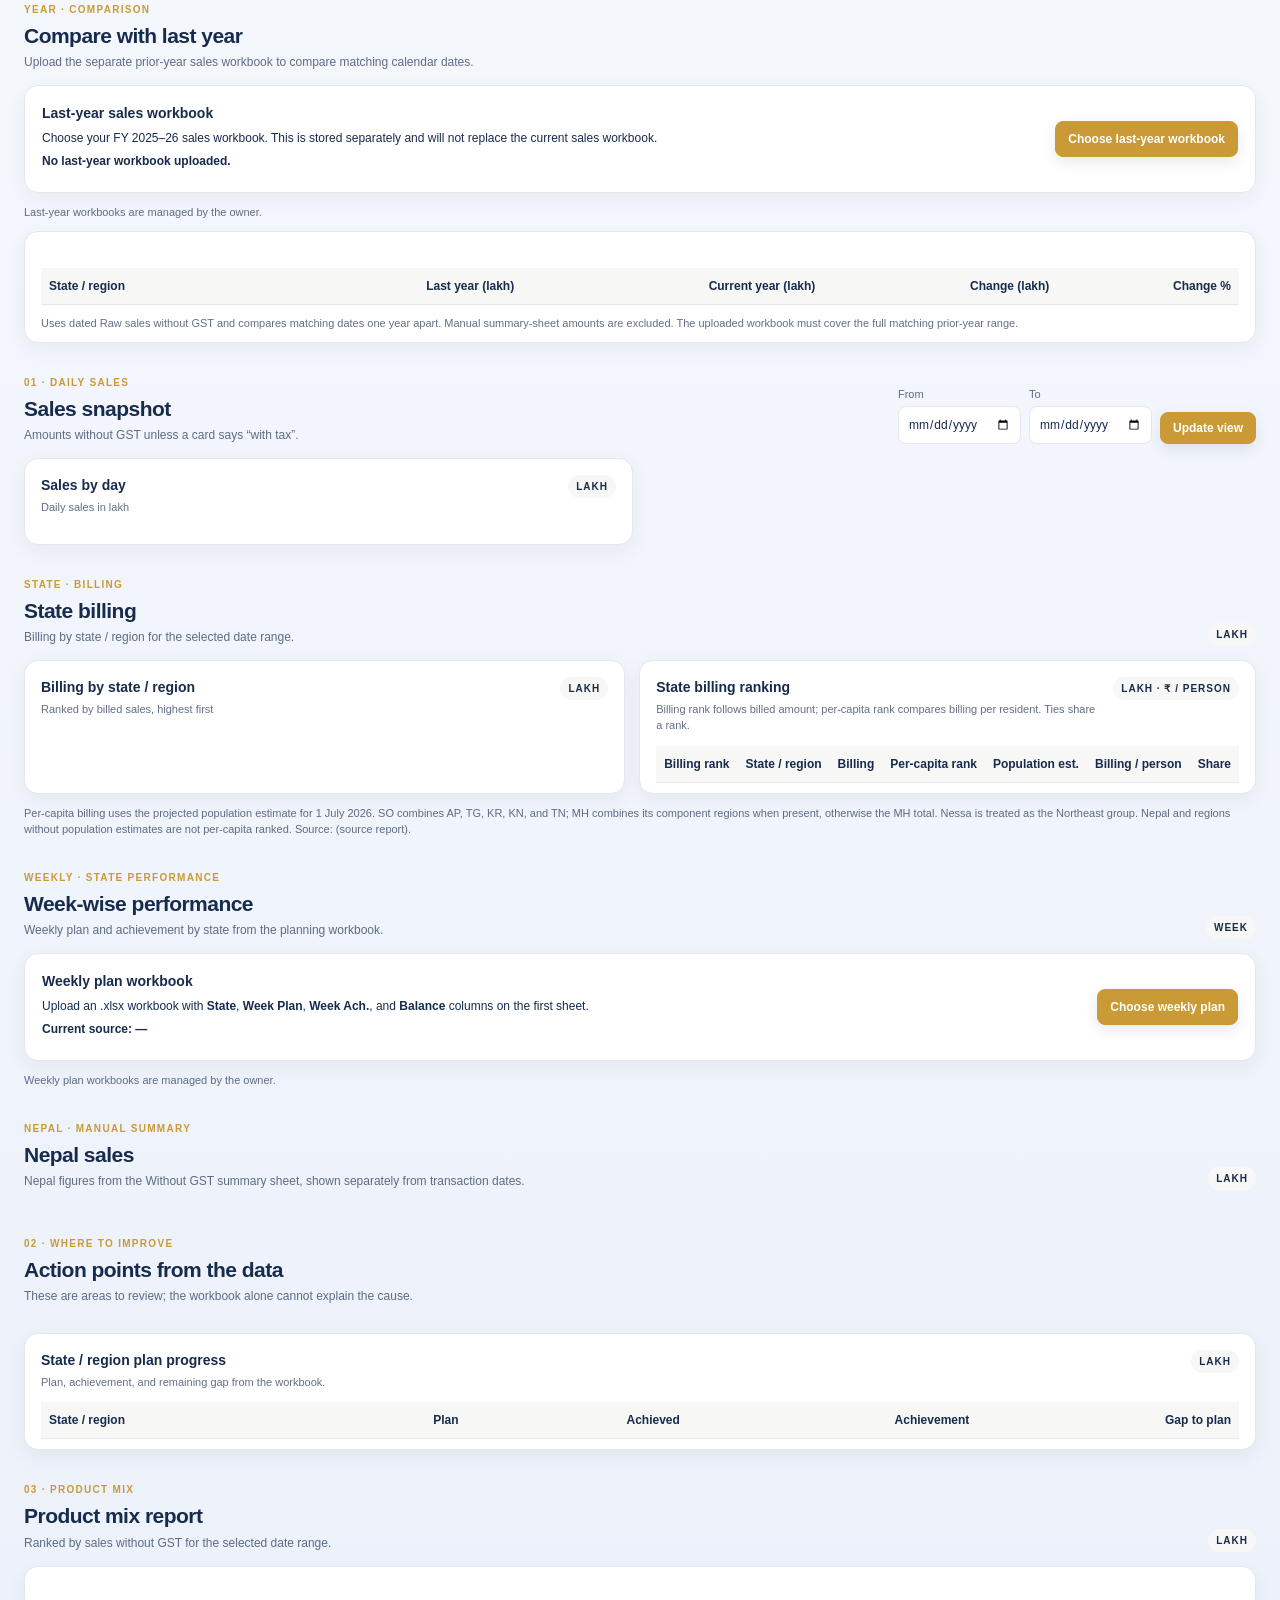
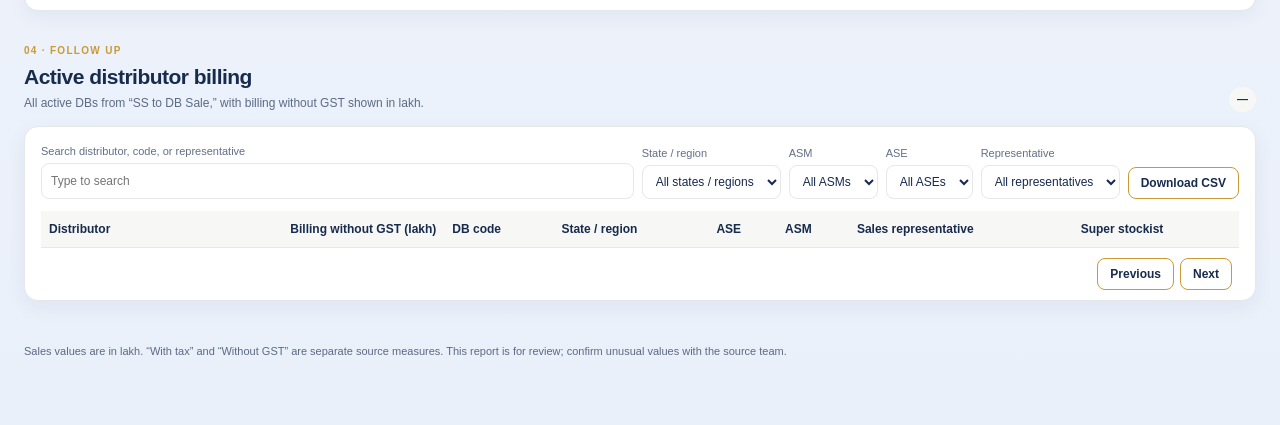
==== commit 4f7cc9d4: "Add state-scoped ASM and ASE follow-up filters" ====
--- a/templates/index.html
+++ b/templates/index.html
@@ -235,11 +235,13 @@
         <div class="table-tools">
           <label class="search-label">Search distributor, code, or representative<input id="followSearch" type="search" placeholder="Type to search"></label>
           <label>State / region<select id="stateFilter"><option value="">All states / regions</option></select></label>
+          <label>ASM<select id="asmFilter"><option value="">All ASMs</option></select></label>
+          <label>ASE<select id="aseFilter"><option value="">All ASEs</option></select></label>
           <label>Representative<select id="repFilter"><option value="">All representatives</option></select></label>
           <button class="button" id="downloadCsv" type="button">Download CSV</button>
         </div>
         <div class="table-scroll">
-          <table><thead><tr><th>Distributor</th><th class="num">Billing without GST (lakh)</th><th>DB code</th><th>State / region</th><th>Sales representative</th><th>Area manager</th><th>Super stockist</th></tr></thead><tbody id="followRows"></tbody></table>
+          <table><thead><tr><th>Distributor</th><th class="num">Billing without GST (lakh)</th><th>DB code</th><th>State / region</th><th>ASE</th><th>ASM</th><th>Sales representative</th><th>Super stockist</th></tr></thead><tbody id="followRows"></tbody></table>
         </div>
         <div class="table-footer"><span id="pageSummary" aria-live="polite"></span><div class="pagination"><button class="button" id="prevPage" type="button">Previous</button><button class="button" id="nextPage" type="button">Next</button></div></div>
       </article>
